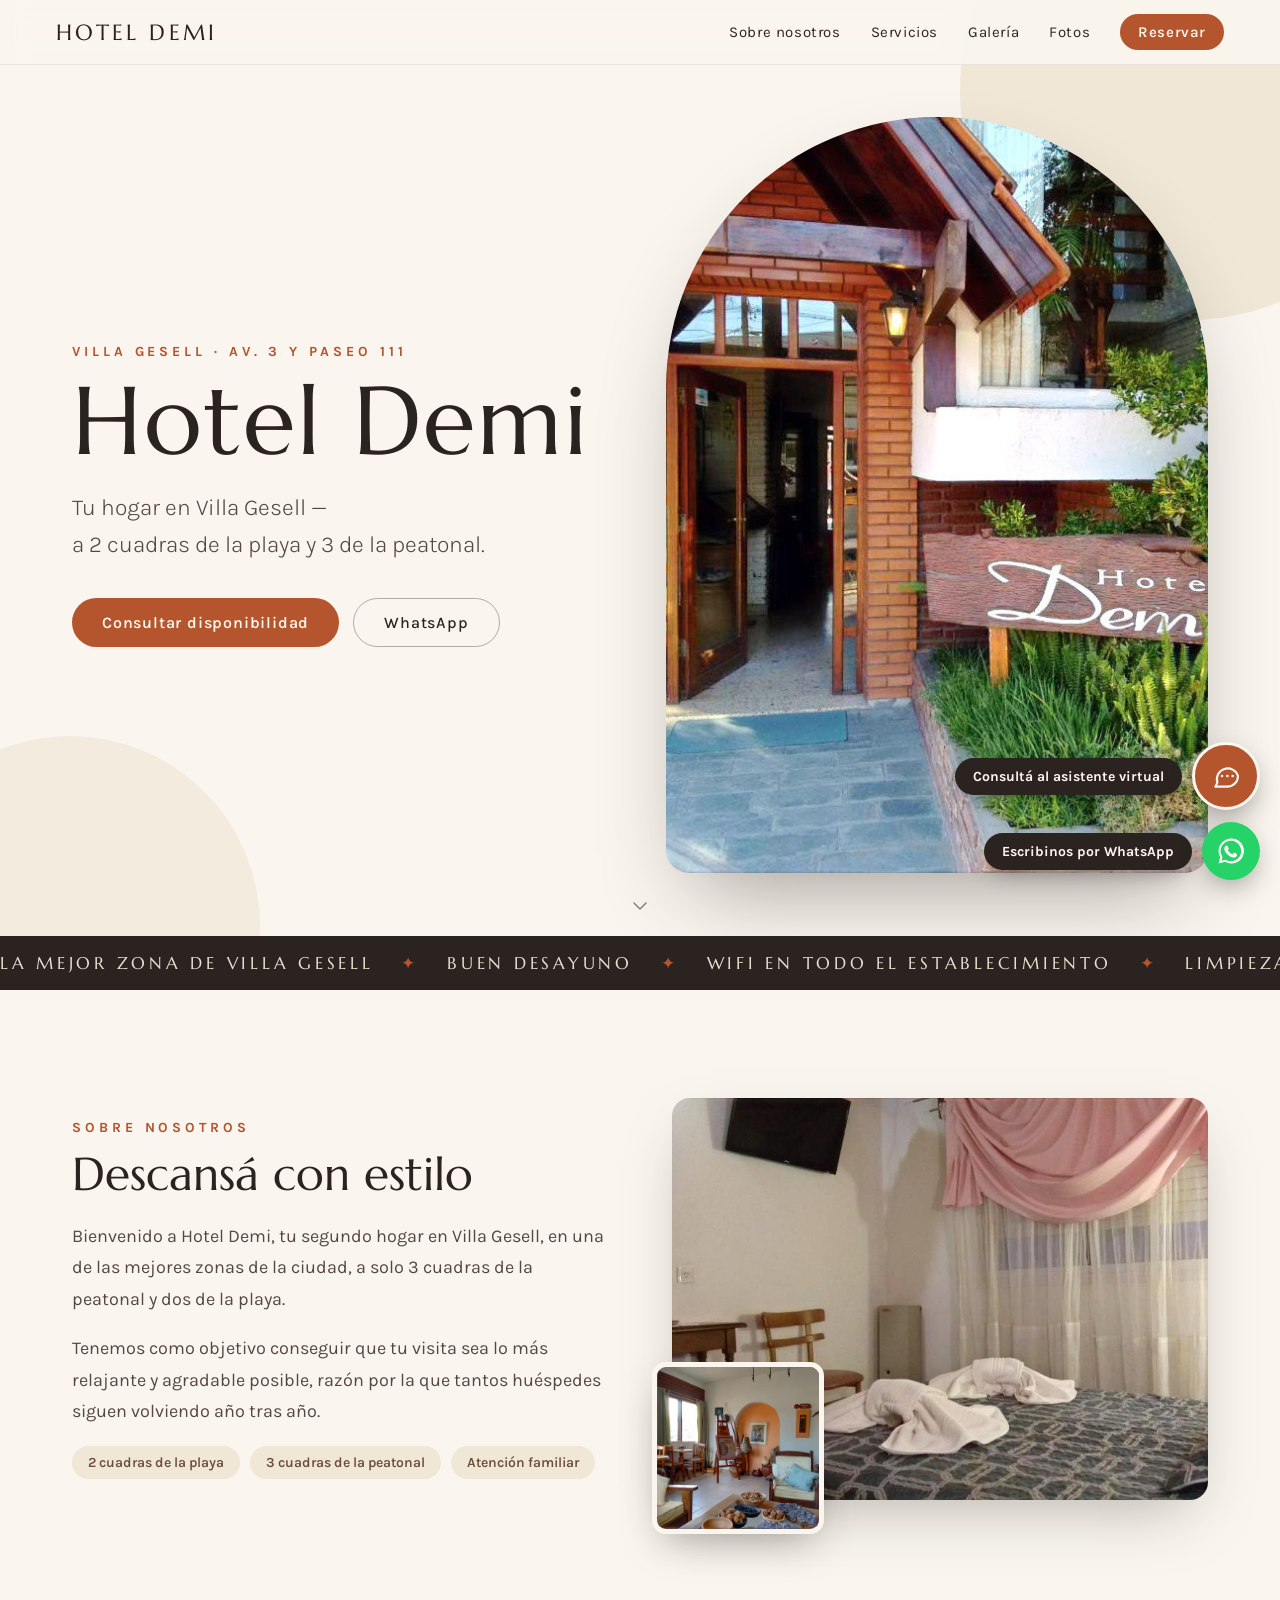
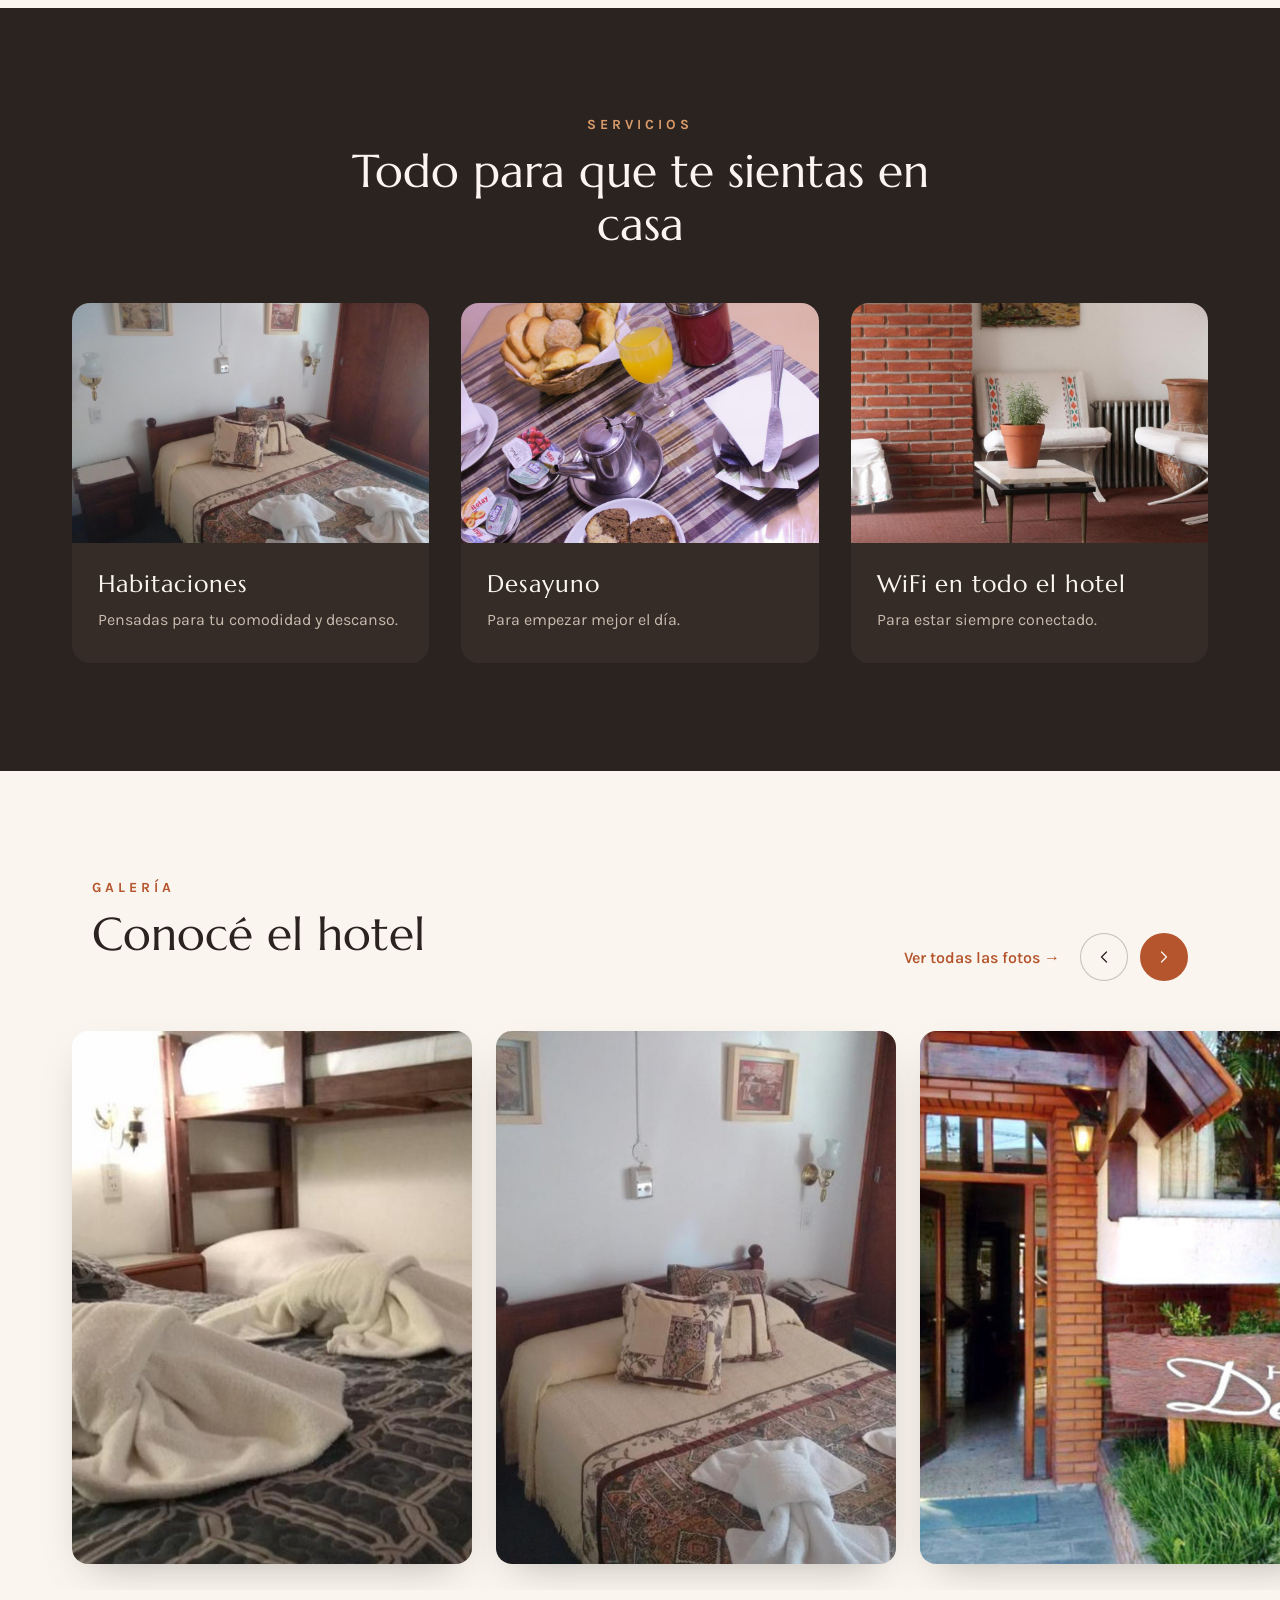
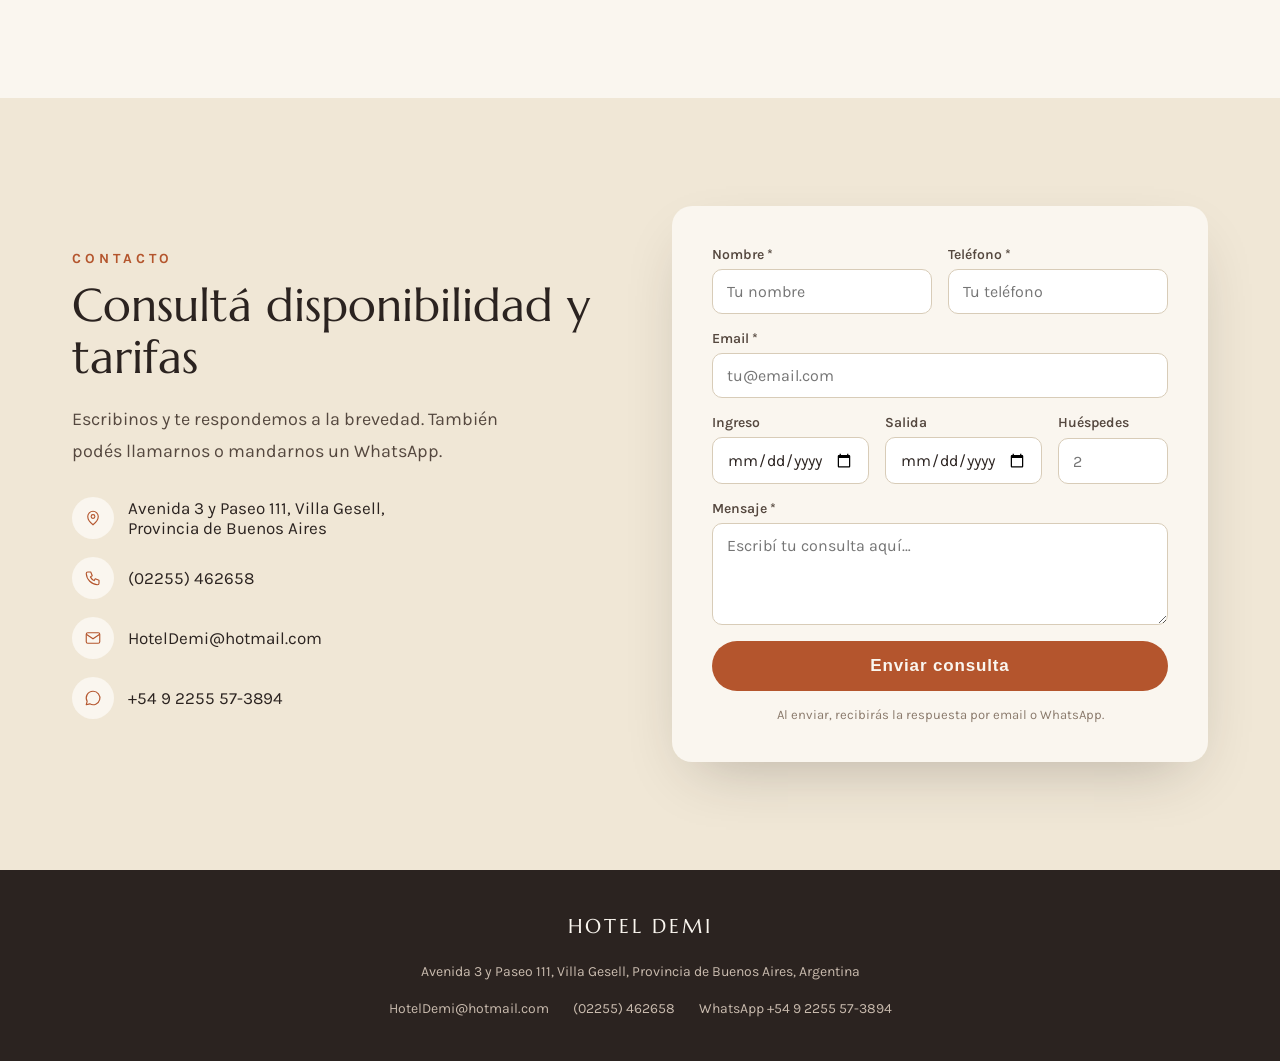
==== index.html @ 61f676c5 "Add files via upload" ====
<!DOCTYPE html>
<html lang="es">
<head>
<meta charset="UTF-8">
<meta name="viewport" content="width=device-width, initial-scale=1.0">
<title>Hotel Demi | Villa Gesell</title>
<meta name="description" content="Hotel Demi, Villa Gesell. A 3 cuadras de la peatonal y 2 de la playa. Consultas y reservas.">
<link rel="preconnect" href="https://fonts.googleapis.com">
<link rel="preconnect" href="https://fonts.gstatic.com" crossorigin>
<link href="https://fonts.googleapis.com/css2?family=Marcellus&family=Karla:ital,wght@0,300;0,400;0,500;0,600;0,700;1,400&display=swap" rel="stylesheet">
<link rel="stylesheet" href="styles.css">
</head>
<body>

<!-- ===== HEADER ===== -->
<header class="header">
  <a href="index.html" class="logo">HOTEL DEMI</a>
  <nav class="nav">
    <a href="#sobre">Sobre nosotros</a>
    <a href="#servicios">Servicios</a>
    <a href="#galeria">Galería</a>
    <a href="fotos.html">Fotos</a>
    <a href="#contacto" class="btn-nav">Reservar</a>
  </nav>
</header>

<!-- ===== HERO ===== -->
<section id="inicio" class="hero">
  <div class="hero-bg-blob hero-bg-blob-1"></div>
  <div class="hero-bg-blob hero-bg-blob-2"></div>
  <div class="hero-grid">
    <div class="hero-text" data-parallax="text">
      <p class="eyebrow reveal">Villa Gesell · Av. 3 y Paseo 111</p>
      <h1 class="reveal">Hotel Demi</h1>
      <p class="hero-sub reveal">Tu hogar en Villa Gesell —<br><span class="nowrap">a 2 cuadras de la playa y 3 de la peatonal.</span></p>
      <div class="hero-actions reveal">
        <a href="#contacto" class="btn-primary">Consultar disponibilidad</a>
        <a href="http://wa.me/5492255573894" target="_blank" rel="noopener" class="btn-outline">WhatsApp</a>
      </div>
    </div>
    <div class="hero-img-wrap" data-parallax="img">
      <div class="hero-img-float">
        <img src="images/hero.jpg" alt="Entrada del Hotel Demi" class="hero-img">
      </div>
    </div>
  </div>
  <div class="scroll-hint">
    <svg width="24" height="24" viewBox="0 0 24 24" fill="none"><path d="M6 9l6 6 6-6" stroke="currentColor" stroke-width="1.5" stroke-linecap="round" stroke-linejoin="round"/></svg>
  </div>
</section>

<!-- ===== CINTA / TRANSICION ===== -->
<div class="ribbon" aria-hidden="true">
  <div class="ribbon-track">
    <span class="ribbon-text">La mejor zona de Villa Gesell <span class="dot">✦</span> Buen desayuno <span class="dot">✦</span> WiFi en todo el establecimiento <span class="dot">✦</span> Limpieza <span class="dot">✦</span> Seguridad <span class="dot">✦</span> Ambiente familiar <span class="dot">✦</span> TV con cable <span class="dot">✦</span> Baño privado <span class="dot">✦</span> Comodidad <span class="dot">✦</span> Atención personal <span class="dot">✦</span></span>
    <span class="ribbon-text">La mejor zona de Villa Gesell <span class="dot">✦</span> Buen desayuno <span class="dot">✦</span> WiFi en todo el establecimiento <span class="dot">✦</span> Limpieza <span class="dot">✦</span> Seguridad <span class="dot">✦</span> Ambiente familiar <span class="dot">✦</span> TV con cable <span class="dot">✦</span> Baño privado <span class="dot">✦</span> Comodidad <span class="dot">✦</span> Atención personal <span class="dot">✦</span></span>
  </div>
</div>

<!-- ===== SOBRE NOSOTROS ===== -->
<section id="sobre" class="section-pad">
  <div class="container two-col">
    <div class="reveal">
      <p class="eyebrow">Sobre nosotros</p>
      <h2 class="h2">Descansá con estilo</h2>
      <p class="p-lead">Bienvenido a Hotel Demi, tu segundo hogar en Villa Gesell, en una de las mejores zonas de la ciudad, a solo 3 cuadras de la peatonal y dos de la playa.</p>
      <p class="p-lead">Tenemos como objetivo conseguir que tu visita sea lo más relajante y agradable posible, razón por la que tantos huéspedes siguen volviendo año tras año.</p>
      <div class="chip-row">
        <span class="chip">2 cuadras de la playa</span>
        <span class="chip">3 cuadras de la peatonal</span>
        <span class="chip">Atención familiar</span>
      </div>
    </div>
    <div class="reveal about-imgs">
      <img src="images/living.jpg" alt="Estar del hotel" class="about-img-main">
      <img src="images/fachada.jpg" alt="Fachada del hotel" class="about-img-small">
    </div>
  </div>
</section>

<!-- ===== SERVICIOS ===== -->
<section id="servicios" class="section-pad section-dark">
  <div class="container">
    <p class="eyebrow center reveal">Servicios</p>
    <h2 class="h2 center reveal" style="max-width:640px;margin-left:auto;margin-right:auto;">Todo para que te sientas en casa</h2>
    <div class="cards-grid">
      <div class="service-card reveal">
        <img src="images/hab2.jpg" alt="Habitación">
        <div class="service-card-body">
          <h3>Habitaciones</h3>
          <p>Pensadas para tu comodidad y descanso.</p>
        </div>
      </div>
      <div class="service-card reveal">
        <img src="images/desayuno.jpg" alt="Desayuno">
        <div class="service-card-body">
          <h3>Desayuno</h3>
          <p>Para empezar mejor el día.</p>
        </div>
      </div>
      <div class="service-card reveal">
        <img src="images/estar.jpg" alt="Sala de estar">
        <div class="service-card-body">
          <h3>WiFi en todo el hotel</h3>
          <p>Para estar siempre conectado.</p>
        </div>
      </div>
    </div>
  </div>
</section>

<!-- ===== GALERIA (carrusel) ===== -->
<section id="galeria" class="section-pad" style="padding-left:0;padding-right:0;overflow:hidden;">
  <div class="container gallery-head">
    <div class="reveal">
      <p class="eyebrow">Galería</p>
      <h2 class="h2">Conocé el hotel</h2>
    </div>
    <div class="gallery-controls">
      <a href="fotos.html" class="link-arrow">Ver todas las fotos →</a>
      <button class="carousel-btn carousel-btn-light" id="carouselPrev" aria-label="Anterior">
        <svg width="20" height="20" viewBox="0 0 24 24" fill="none"><path d="M15 6l-6 6 6 6" stroke="currentColor" stroke-width="1.5" stroke-linecap="round" stroke-linejoin="round"/></svg>
      </button>
      <button class="carousel-btn carousel-btn-solid" id="carouselNext" aria-label="Siguiente">
        <svg width="20" height="20" viewBox="0 0 24 24" fill="none"><path d="M9 6l6 6-6 6" stroke="currentColor" stroke-width="1.5" stroke-linecap="round" stroke-linejoin="round"/></svg>
      </button>
    </div>
  </div>
  <div class="carousel" id="carousel">
    <div class="carousel-item"><img src="images/hab1.jpg" alt="Habitación matrimonial"></div>
    <div class="carousel-item"><img src="images/hab2.jpg" alt="Habitación"></div>
    <div class="carousel-item"><img src="images/g01.jpg" alt="Hotel Demi"></div>
    <div class="carousel-item"><img src="images/g04.jpg" alt="Hotel Demi"></div>
    <div class="carousel-item"><img src="images/estar.jpg" alt="Sala de estar"></div>
    <div class="carousel-item"><img src="images/desayuno.jpg" alt="Desayuno"></div>
    <div class="carousel-item"><img src="images/g05.jpg" alt="Hotel Demi"></div>
    <div class="carousel-item"><img src="images/g07.jpg" alt="Hotel Demi"></div>
    <div class="carousel-item"><img src="images/g10.jpg" alt="Hotel Demi"></div>
    <div class="carousel-item"><img src="images/g11.jpg" alt="Hotel Demi"></div>
  </div>
</section>

<!-- ===== CONTACTO ===== -->
<section id="contacto" class="section-pad section-cream">
  <div class="container two-col">
    <div class="reveal">
      <p class="eyebrow">Contacto</p>
      <h2 class="h2">Consultá disponibilidad y tarifas</h2>
      <p class="p-lead" style="max-width:460px;">Escribinos y te respondemos a la brevedad. También podés llamarnos o mandarnos un WhatsApp.</p>
      <div class="contact-list">
        <div class="contact-item">
          <span class="contact-icon"><svg width="18" height="18" viewBox="0 0 24 24" fill="none"><path d="M12 21s-7-5.5-7-11a7 7 0 1114 0c0 5.5-7 11-7 11z" stroke="currentColor" stroke-width="1.5"/><circle cx="12" cy="10" r="2.5" stroke="currentColor" stroke-width="1.5"/></svg></span>
          <span>Avenida 3 y Paseo 111, Villa Gesell,<br>Provincia de Buenos Aires</span>
        </div>
        <div class="contact-item">
          <span class="contact-icon"><svg width="18" height="18" viewBox="0 0 24 24" fill="none"><path d="M5 4h4l2 5-2.5 1.5a12 12 0 005 5L15 13l5 2v4a2 2 0 01-2 2A16 16 0 013 6a2 2 0 012-2z" stroke="currentColor" stroke-width="1.5" stroke-linejoin="round"/></svg></span>
          <a href="tel:+542255462658">(02255) 462658</a>
        </div>
        <div class="contact-item">
          <span class="contact-icon"><svg width="18" height="18" viewBox="0 0 24 24" fill="none"><rect x="3" y="5" width="18" height="14" rx="2" stroke="currentColor" stroke-width="1.5"/><path d="M3 7l9 6 9-6" stroke="currentColor" stroke-width="1.5"/></svg></span>
          <a href="mailto:HotelDemi@hotmail.com">HotelDemi@hotmail.com</a>
        </div>
        <div class="contact-item">
          <span class="contact-icon"><svg width="18" height="18" viewBox="0 0 24 24" fill="none"><path d="M12 3a9 9 0 00-7.8 13.5L3 21l4.7-1.2A9 9 0 1012 3z" stroke="currentColor" stroke-width="1.5" stroke-linejoin="round"/></svg></span>
          <a href="http://wa.me/5492255573894" target="_blank" rel="noopener">+54 9 2255 57-3894</a>
        </div>
      </div>
    </div>
    <form class="contact-form reveal" action="https://formspree.io/f/TU_ID_DE_FORMULARIO" method="POST">
      <div class="form-row">
        <label>Nombre *
          <input name="nombre" type="text" required placeholder="Tu nombre">
        </label>
        <label>Teléfono *
          <input name="telefono" type="tel" required placeholder="Tu teléfono">
        </label>
      </div>
      <label>Email *
        <input name="email" type="email" required placeholder="tu@email.com">
      </label>
      <div class="form-row form-row-3">
        <label class="grow">Ingreso
          <input name="ingreso" type="date">
        </label>
        <label class="grow">Salida
          <input name="salida" type="date">
        </label>
        <label class="small">Huéspedes
          <input name="huespedes" type="number" min="1" placeholder="2">
        </label>
      </div>
      <label>Mensaje *
        <textarea name="mensaje" required rows="4" placeholder="Escribí tu consulta aquí…"></textarea>
      </label>
      <button type="submit" class="btn-primary btn-block">Enviar consulta</button>
      <p class="form-note">Al enviar, recibirás la respuesta por email o WhatsApp.</p>
    </form>
  </div>
</section>

<!-- ===== FOOTER ===== -->
<footer class="footer">
  <p class="footer-logo">HOTEL DEMI</p>
  <p class="footer-addr">Avenida 3 y Paseo 111, Villa Gesell, Provincia de Buenos Aires, Argentina</p>
  <div class="footer-links">
    <a href="mailto:HotelDemi@hotmail.com">HotelDemi@hotmail.com</a>
    <a href="tel:+542255462658">(02255) 462658</a>
    <a href="http://wa.me/5492255573894" target="_blank" rel="noopener">WhatsApp +54 9 2255 57-3894</a>
  </div>
</footer>

<!-- ===== CHATBOT ===== -->
<div class="chat-panel" id="chatPanel" hidden>
  <div class="chat-panel-head">
    <span>Asistente Hotel Demi</span>
    <button id="chatClose" aria-label="Cerrar chat">✕</button>
  </div>
  <iframe src="https://hotel-chatbot-six.vercel.app/" title="Chat de consultas"></iframe>
</div>
<div class="fab fab-chat">
  <span class="fab-label fab-label-dark">Consultá al asistente virtual</span>
  <button id="chatToggle" aria-label="Chat de consultas" class="fab-btn fab-btn-chat">
    <svg width="32" height="32" viewBox="0 0 24 24" fill="none"><path d="M21 12a8 8 0 01-8 8H4l1.5-3A8 8 0 1121 12z" stroke="currentColor" stroke-width="1.6" stroke-linejoin="round"/><circle cx="9" cy="12" r="1" fill="currentColor"/><circle cx="13" cy="12" r="1" fill="currentColor"/><circle cx="17" cy="12" r="1" fill="currentColor"/></svg>
  </button>
</div>
<div class="fab fab-whatsapp">
  <span class="fab-label fab-label-dark">Escribinos por WhatsApp</span>
  <a href="http://wa.me/5492255573894" target="_blank" rel="noopener" aria-label="WhatsApp" class="fab-btn fab-btn-whatsapp">
    <svg width="30" height="30" viewBox="0 0 24 24" fill="#FFFFFF"><path d="M12 2a10 10 0 00-8.7 14.9L2 22l5.3-1.4A10 10 0 1012 2zm0 18.2a8.2 8.2 0 01-4.2-1.1l-.3-.2-3.1.8.8-3-.2-.3A8.2 8.2 0 1112 20.2zm4.5-6.1c-.2-.1-1.5-.7-1.7-.8-.2-.1-.4-.1-.6.1-.2.2-.6.8-.8 1-.1.2-.3.2-.5.1a6.7 6.7 0 01-3.3-2.9c-.3-.4.2-.4.5-1.2.1-.2 0-.4 0-.5l-.8-1.8c-.2-.5-.4-.4-.6-.4h-.5c-.2 0-.5.1-.7.3-.2.3-.9.9-.9 2.1s.9 2.5 1 2.6c.1.2 1.8 2.7 4.3 3.8 1.6.7 2.2.7 3 .6.5-.1 1.5-.6 1.7-1.2.2-.6.2-1.1.1-1.2 0-.1-.2-.2-.4-.3z"/></svg>
  </a>
</div>

<script src="script.js"></script>
</body>
</html>
---- styles.css ----
/* ===== Reset & base ===== */
* { box-sizing: border-box; }
html { scroll-behavior: smooth; }
body {
  margin: 0;
  background: #FAF6EF;
  color: #2B2320;
  font-family: 'Karla', sans-serif;
  -webkit-font-smoothing: antialiased;
}
img { max-width: 100%; }
a { text-decoration: none; }
::selection { background: #B4552D; color: #FAF6EF; }

@keyframes fadeUp { from { opacity: 0; transform: translateY(26px); } to { opacity: 1; transform: translateY(0); } }
@keyframes floatY { 0%, 100% { transform: translateY(0); } 50% { transform: translateY(-12px); } }
@keyframes marquee { from { transform: translateX(0); } to { transform: translateX(-50%); } }
@keyframes bounceDown { 0%, 100% { transform: translateY(0); } 50% { transform: translateY(8px); } }
@keyframes pulseRing {
  0% { box-shadow: 0 10px 28px -6px rgba(0,0,0,0.4), 0 0 0 0 rgba(180,85,45,0.55); }
  70% { box-shadow: 0 10px 28px -6px rgba(0,0,0,0.4), 0 0 0 16px rgba(180,85,45,0); }
  100% { box-shadow: 0 10px 28px -6px rgba(0,0,0,0.4), 0 0 0 0 rgba(180,85,45,0); }
}

.container { max-width: 1240px; margin: 0 auto; }
.section-pad { padding: clamp(72px, 12vh, 130px) clamp(16px, 6vw, 72px); }
.section-dark { background: #2B2320; }
.section-cream { background: #F0E7D6; }

.eyebrow {
  margin: 0 0 12px;
  color: #B4552D;
  font-size: 14px;
  font-weight: 700;
  letter-spacing: 0.28em;
  text-transform: uppercase;
}
.eyebrow.center { text-align: center; }
.h2 {
  margin: 0 0 20px;
  font-family: 'Marcellus', serif;
  font-weight: 400;
  font-size: clamp(32px, 4vw, 46px);
  line-height: 1.15;
  color: #2B2320;
}
.h2.center { text-align: center; }
.section-dark .h2, .section-dark .eyebrow:not(.center) { color: #FAF6EF; }
.section-dark .eyebrow { color: #D89B6A; }
.p-lead { margin: 0 0 18px; font-size: 18px; line-height: 1.75; color: #55483F; }

/* Reveal on scroll */
.reveal { opacity: 0; transform: translateY(28px); transition: opacity 0.8s ease, transform 0.8s ease; }
.reveal.in-view { opacity: 1; transform: translateY(0); }

/* ===== Header ===== */
.header {
  position: fixed; top: 0; left: 0; right: 0; z-index: 50;
  display: flex; align-items: center; justify-content: space-between;
  flex-wrap: wrap; gap: 8px 24px;
  padding: 14px clamp(16px, 5vw, 56px);
  background: rgba(250,246,239,0.88);
  backdrop-filter: blur(12px); -webkit-backdrop-filter: blur(12px);
  border-bottom: 1px solid rgba(43,35,32,0.08);
}
.logo { font-family: 'Marcellus', serif; font-size: 22px; letter-spacing: 0.14em; color: #2B2320; }
.nav { display: flex; align-items: center; flex-wrap: wrap; gap: clamp(14px, 2.5vw, 30px); }
.nav a { color: #2B2320; font-size: 15px; letter-spacing: 0.04em; transition: color 0.2s; }
.nav a:hover { color: #B4552D; }
.btn-nav {
  color: #FAF6EF !important; background: #B4552D;
  font-size: 14px; font-weight: 600; letter-spacing: 0.06em;
  padding: 9px 18px; border-radius: 999px; transition: background 0.25s;
}
.btn-nav:hover { background: #8F3F1F; }

/* ===== Hero ===== */
.hero {
  position: relative; min-height: 100svh; box-sizing: border-box;
  overflow: hidden; display: flex; align-items: center; background: #FAF6EF;
  padding: clamp(96px, 13vh, 150px) clamp(16px, 6vw, 72px) clamp(40px, 7vh, 72px);
}
.hero-bg-blob { position: absolute; border-radius: 999px; }
.hero-bg-blob-1 { top: -140px; right: -140px; width: 460px; height: 460px; background: #F0E7D6; }
.hero-bg-blob-2 { bottom: -180px; left: -120px; width: 380px; height: 380px; background: #F3ECDE; }
.hero-grid {
  position: relative; width: 100%; max-width: 1360px; margin: 0 auto;
  display: grid; grid-template-columns: repeat(auto-fit, minmax(min(100%, 400px), 1fr));
  gap: clamp(32px, 4vw, 64px); align-items: center;
}
.hero-text { will-change: transform, opacity; }
.eyebrow.hero-eyebrow { font-size: clamp(13px, 1.3vw, 15px); }
.hero-text h1 {
  margin: 0; font-family: 'Marcellus', serif; font-weight: 400; color: #2B2320;
  font-size: clamp(48px, 7.5vw, 96px); line-height: 1.02; letter-spacing: 0.02em;
}
.hero-sub { margin: 20px 0 0; color: #55483F; font-size: clamp(18px, 2vw, 23px); font-weight: 300; line-height: 1.6; }
.nowrap { white-space: nowrap; }
.hero-actions { display: flex; flex-wrap: wrap; gap: 14px; margin-top: 34px; }
.btn-primary {
  display: inline-block; background: #B4552D; color: #FAF6EF;
  font-size: 16px; font-weight: 600; letter-spacing: 0.05em;
  padding: 15px 30px; border-radius: 999px; transition: background 0.25s, transform 0.25s; border: none; cursor: pointer;
}
.btn-primary:hover { background: #8F3F1F; transform: translateY(-2px); }
.btn-outline {
  display: inline-block; background: transparent; border: 1px solid rgba(43,35,32,0.35); color: #2B2320;
  font-size: 16px; font-weight: 500; letter-spacing: 0.05em; padding: 14px 30px; border-radius: 999px;
  transition: background 0.25s, border-color 0.25s;
}
.btn-outline:hover { background: #F0E7D6; border-color: #B4552D; }
.hero-img-wrap { position: relative; will-change: transform; }
.hero-img-float { animation: floatY 8s ease-in-out infinite; }
.hero-img {
  width: 100%; height: clamp(480px, 84vh, 860px); object-fit: cover; display: block;
  border-radius: clamp(140px, 22vw, 300px) clamp(140px, 22vw, 300px) 24px 24px;
  box-shadow: 0 40px 90px -30px rgba(43,35,32,0.45);
}
.scroll-hint {
  position: absolute; bottom: 14px; left: 50%; margin-left: -12px;
  color: rgba(43,35,32,0.55); animation: bounceDown 2s ease-in-out infinite;
}

/* ===== Ribbon ===== */
.ribbon { background: #2B2320; overflow: hidden; padding: 16px 0; }
.ribbon-track { display: flex; width: max-content; animation: marquee 30s linear infinite; }
.ribbon-text {
  display: flex; align-items: center; gap: 28px; padding-right: 28px;
  font-family: 'Marcellus', serif; font-size: 17px; letter-spacing: 0.22em;
  text-transform: uppercase; color: #E8DFCE; white-space: nowrap;
}
.ribbon-text .dot { color: #B4552D; }

/* ===== About ===== */
.two-col { display: grid; grid-template-columns: repeat(auto-fit, minmax(min(100%, 420px), 1fr)); gap: clamp(32px, 5vw, 72px); align-items: center; }
.chip-row { display: flex; flex-wrap: wrap; gap: 10px; }
.chip { display: inline-block; background: #F0E7D6; color: #6B4F3A; font-size: 14px; font-weight: 600; padding: 8px 16px; border-radius: 999px; }
.about-imgs { position: relative; }
.about-img-main { width: 100%; aspect-ratio: 4/3; object-fit: cover; border-radius: 18px; box-shadow: 0 24px 60px -20px rgba(43,35,32,0.35); display: block; }
.about-img-small {
  position: absolute; bottom: -34px; left: -20px; width: clamp(120px, 32%, 200px); aspect-ratio: 1;
  object-fit: cover; border-radius: 14px; border: 5px solid #FAF6EF; box-shadow: 0 16px 40px -12px rgba(43,35,32,0.4);
}

/* ===== Services ===== */
.cards-grid { display: grid; grid-template-columns: repeat(auto-fit, minmax(min(100%, 300px), 1fr)); gap: clamp(20px, 3vw, 32px); margin-top: 52px; }
.service-card { background: #362C27; border-radius: 18px; overflow: hidden; transition: transform 0.35s ease; }
.service-card:hover { transform: translateY(-6px); }
.service-card img { width: 100%; height: 240px; object-fit: cover; display: block; transition: transform 0.6s ease; }
.service-card:hover img { transform: scale(1.06); }
.service-card-body { padding: 26px 26px 30px; }
.service-card-body h3 { margin: 0 0 8px; font-family: 'Marcellus', serif; font-weight: 400; font-size: 24px; color: #FAF6EF; letter-spacing: 0.04em; }
.service-card-body p { margin: 0; font-size: 16px; line-height: 1.65; color: #C9BBAE; }

/* ===== Gallery / carousel ===== */
.gallery-head {
  display: flex; flex-wrap: wrap; align-items: flex-end; justify-content: space-between; gap: 16px;
  padding: 0 clamp(16px, 6vw, 72px); margin-bottom: 40px; box-sizing: border-box;
}
.gallery-controls { display: flex; align-items: center; gap: 12px; }
.link-arrow { color: #B4552D; font-size: 16px; font-weight: 600; margin-right: 8px; transition: color 0.2s; }
.link-arrow:hover { color: #8F3F1F; }
.carousel-btn {
  width: 48px; height: 48px; border-radius: 999px; cursor: pointer;
  display: grid; place-items: center; transition: background 0.2s; border: none;
}
.carousel-btn-light { border: 1px solid rgba(43,35,32,0.25); background: #FAF6EF; color: #2B2320; }
.carousel-btn-light:hover { background: #F0E7D6; }
.carousel-btn-solid { background: #B4552D; color: #FAF6EF; }
.carousel-btn-solid:hover { background: #8F3F1F; }
.carousel {
  display: flex; gap: clamp(14px, 2vw, 24px); overflow-x: auto; scroll-snap-type: x mandatory;
  padding: 10px clamp(16px, 6vw, 72px) 26px; scrollbar-width: none; -webkit-overflow-scrolling: touch;
}
.carousel::-webkit-scrollbar { display: none; }
.carousel-item {
  flex: 0 0 auto; width: clamp(240px, 32vw, 400px); scroll-snap-align: center;
  border-radius: 16px; overflow: hidden; box-shadow: 0 16px 40px -18px rgba(43,35,32,0.35);
}
.carousel-item img { width: 100%; aspect-ratio: 3/4; object-fit: cover; display: block; transition: transform 0.6s ease; }
.carousel-item:hover img { transform: scale(1.05); }

/* ===== Contact ===== */
.contact-list { display: grid; gap: 18px; font-size: 17px; color: #2B2320; margin-top: 30px; }
.contact-item { display: flex; align-items: center; gap: 14px; }
.contact-item a { color: #2B2320; transition: color 0.2s; }
.contact-item a:hover { color: #B4552D; }
.contact-icon {
  width: 42px; height: 42px; border-radius: 999px; background: #FAF6EF;
  display: grid; place-items: center; color: #B4552D; flex-shrink: 0;
}
.contact-form {
  background: #FAF6EF; border-radius: 20px; padding: clamp(24px, 4vw, 40px);
  box-shadow: 0 24px 60px -24px rgba(43,35,32,0.3); display: grid; gap: 16px;
}
.contact-form label { display: grid; gap: 6px; font-size: 14px; font-weight: 600; color: #55483F; }
.contact-form input, .contact-form textarea {
  box-sizing: border-box; width: 100%; min-width: 0; font-family: 'Karla', sans-serif; font-size: 16px;
  padding: 12px 14px; border: 1px solid #D8CCB8; border-radius: 10px; background: #FFFFFF; color: #2B2320; outline: none;
}
.contact-form input:focus, .contact-form textarea:focus { border-color: #B4552D; }
.contact-form textarea { resize: vertical; }
.form-row { display: flex; flex-wrap: wrap; gap: 16px; }
.form-row label { flex: 1 1 180px; min-width: 0; }
.form-row-3 label.grow { flex: 1 1 150px; }
.form-row-3 label.small { flex: 0 1 110px; min-width: 84px; }
.btn-block { width: 100%; font-size: 17px; padding: 15px 24px; }
.form-note { margin: 0; font-size: 13px; color: #8A7A6C; text-align: center; }

/* ===== Footer ===== */
.footer {
  background: #2B2320; color: #C9BBAE; padding: 44px clamp(16px, 6vw, 72px);
  display: flex; flex-direction: column; align-items: center; text-align: center; gap: 16px;
  box-sizing: border-box;
}
.footer-logo { margin: 0 0 6px; font-family: 'Marcellus', serif; font-size: 20px; letter-spacing: 0.14em; color: #FAF6EF; }
.footer-addr { margin: 0; font-size: 14px; line-height: 1.6; }
.footer-links { display: flex; flex-wrap: wrap; justify-content: center; gap: 4px 24px; font-size: 14px; }
.footer-links a { color: #C9BBAE; transition: color 0.2s; }
.footer-links a:hover { color: #FAF6EF; }

/* ===== Floating buttons ===== */
.fab { position: fixed; right: 20px; z-index: 60; display: flex; align-items: center; gap: 10px; }
.fab-chat { bottom: 90px; }
.fab-whatsapp { bottom: 20px; }
.fab-label { font-family: 'Karla', sans-serif; font-size: 14px; font-weight: 700; padding: 10px 18px; border-radius: 999px; white-space: nowrap; }
.fab-label-dark { background: #2B2320; color: #FAF6EF; box-shadow: 0 8px 22px -6px rgba(0,0,0,0.35); }
.fab-btn { border: none; cursor: pointer; display: grid; place-items: center; flex-shrink: 0; transition: transform 0.25s, background 0.25s; }
.fab-btn-chat {
  width: 68px; height: 68px; border-radius: 999px; border: 3px solid #FAF6EF; background: #B4552D; color: #FAF6EF;
  animation: pulseRing 2.4s ease-out infinite; box-shadow: 0 10px 28px -6px rgba(0,0,0,0.4);
}
.fab-btn-chat:hover { transform: scale(1.08); background: #8F3F1F; }
.fab-btn-whatsapp { width: 58px; height: 58px; border-radius: 999px; background: #25D366; box-shadow: 0 10px 28px -6px rgba(0,0,0,0.4); }
.fab-btn-whatsapp:hover { transform: scale(1.08); }

/* ===== Chat panel ===== */
.chat-panel {
  position: fixed; right: clamp(8px, 2vw, 20px); bottom: 158px; z-index: 70;
  width: min(480px, calc(100vw - 24px)); height: min(680px, calc(100vh - 180px));
  border-radius: 20px; overflow: hidden; background: #FAF6EF;
  box-shadow: 0 30px 80px -20px rgba(0,0,0,0.5); border: 1px solid rgba(43,35,32,0.12);
  animation: fadeUp 0.35s ease-out both; display: flex; flex-direction: column;
}
.chat-panel[hidden] { display: none; }
.chat-panel-head { display: flex; align-items: center; justify-content: space-between; gap: 12px; padding: 12px 16px; background: #2B2320; }
.chat-panel-head span { font-family: 'Marcellus', serif; font-size: 16px; letter-spacing: 0.1em; color: #FAF6EF; }
.chat-panel-head button {
  width: 32px; height: 32px; border-radius: 999px; border: none; background: rgba(250,246,239,0.12);
  color: #FAF6EF; cursor: pointer; font-size: 15px; display: grid; place-items: center; transition: background 0.2s;
}
.chat-panel-head button:hover { background: rgba(250,246,239,0.28); }
.chat-panel iframe { flex: 1; width: 100%; border: none; background: #FFFFFF; }
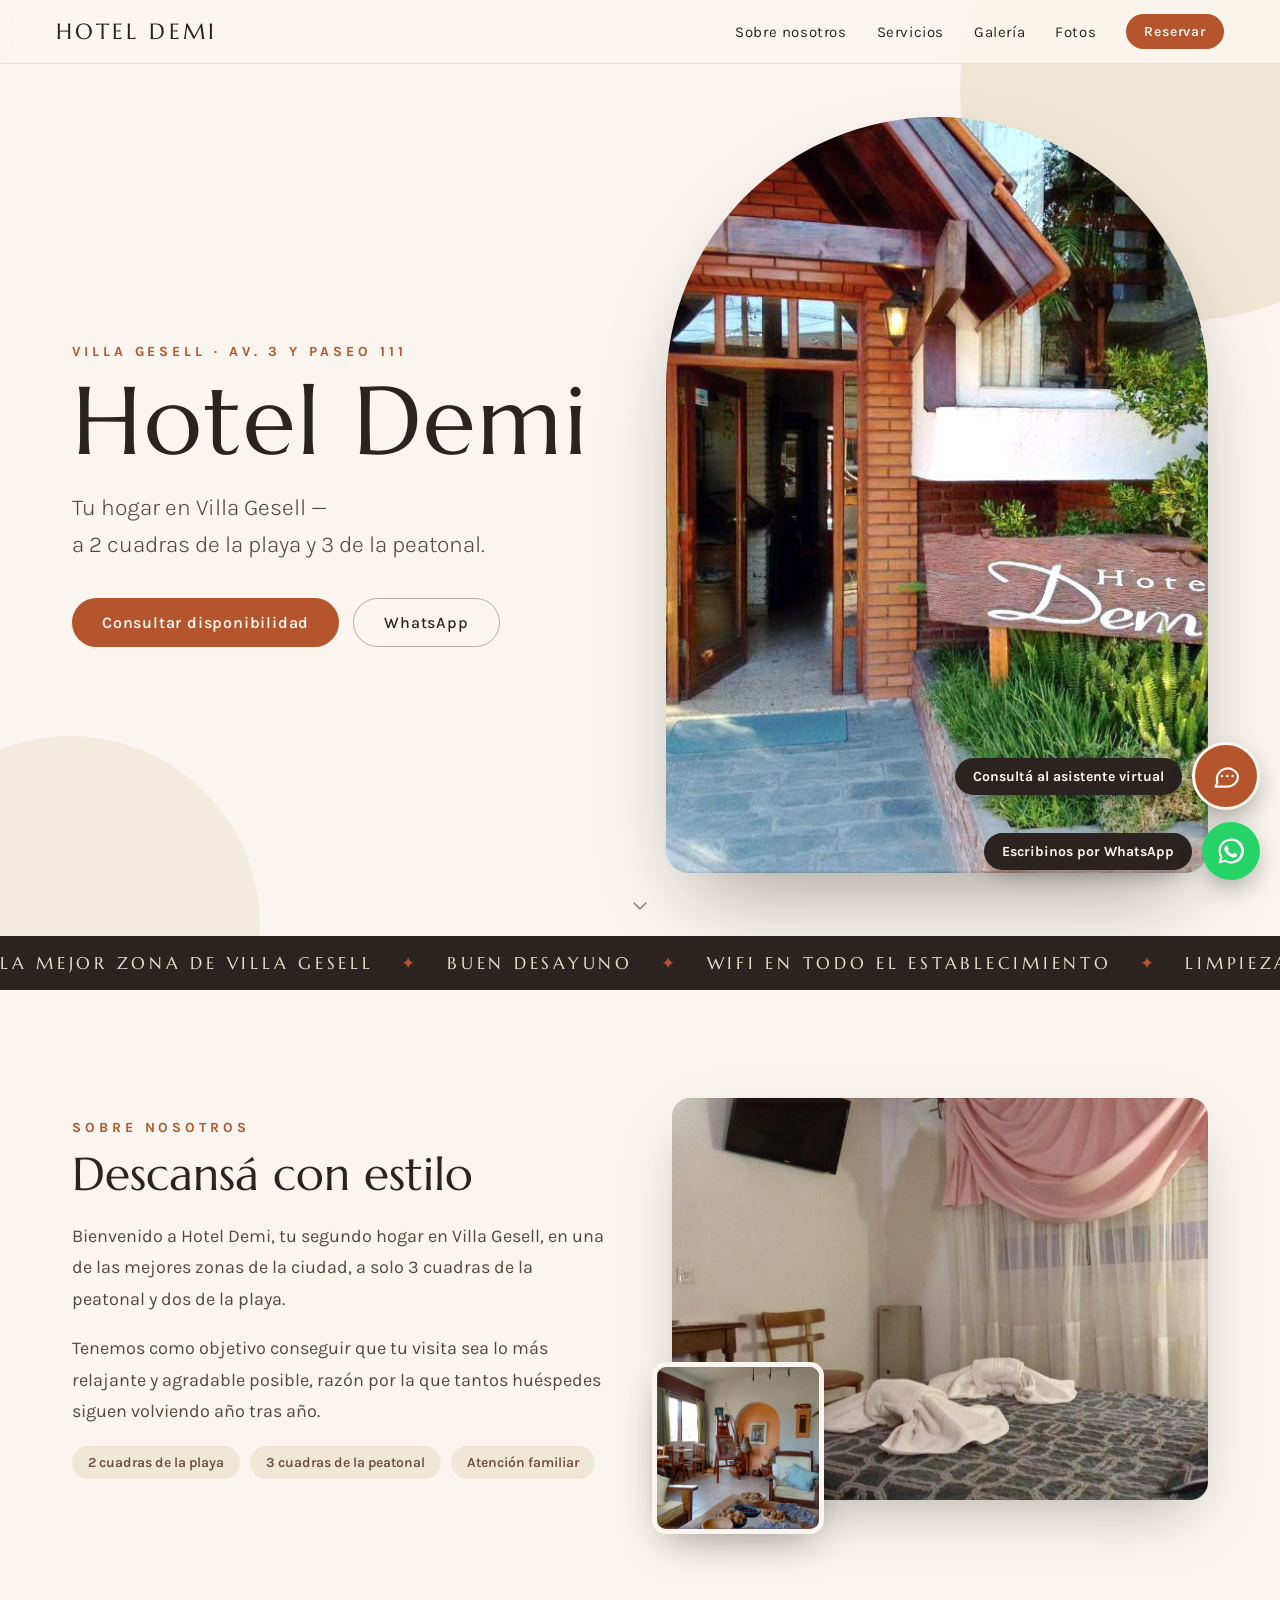
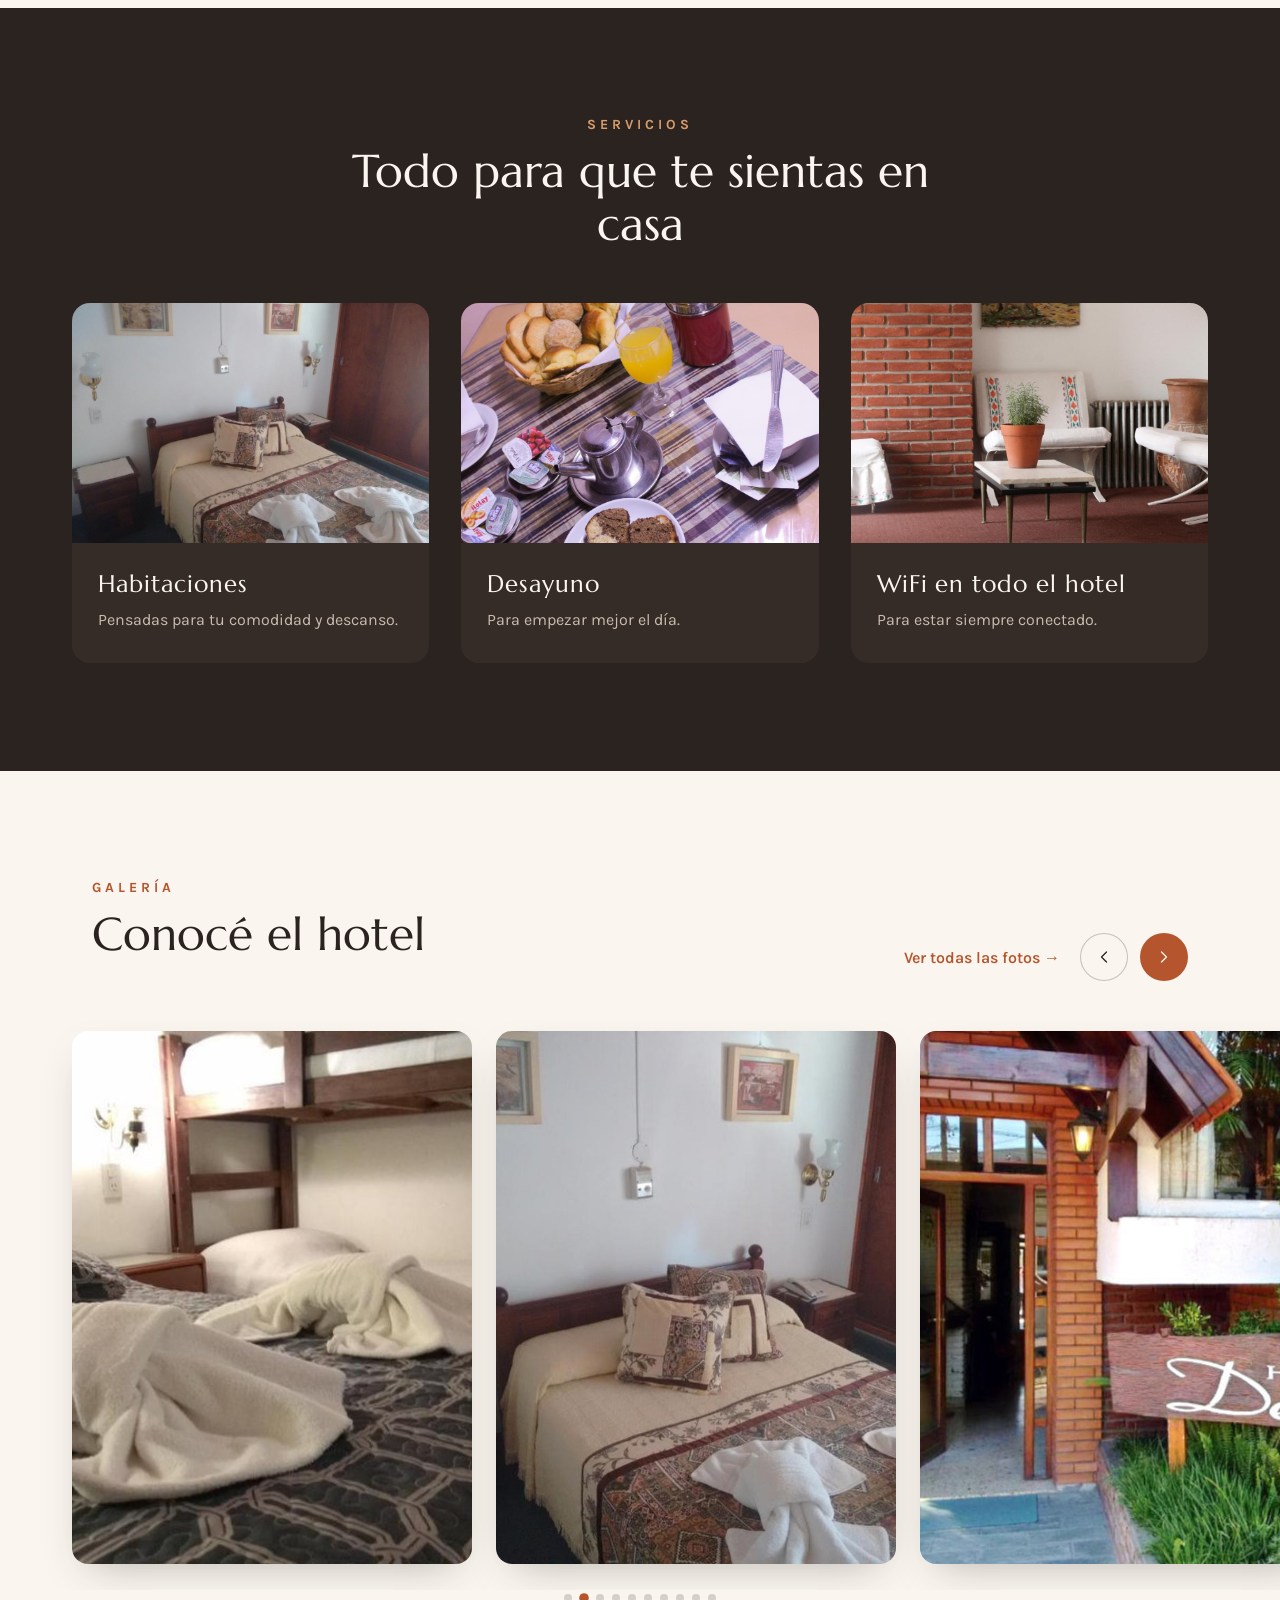
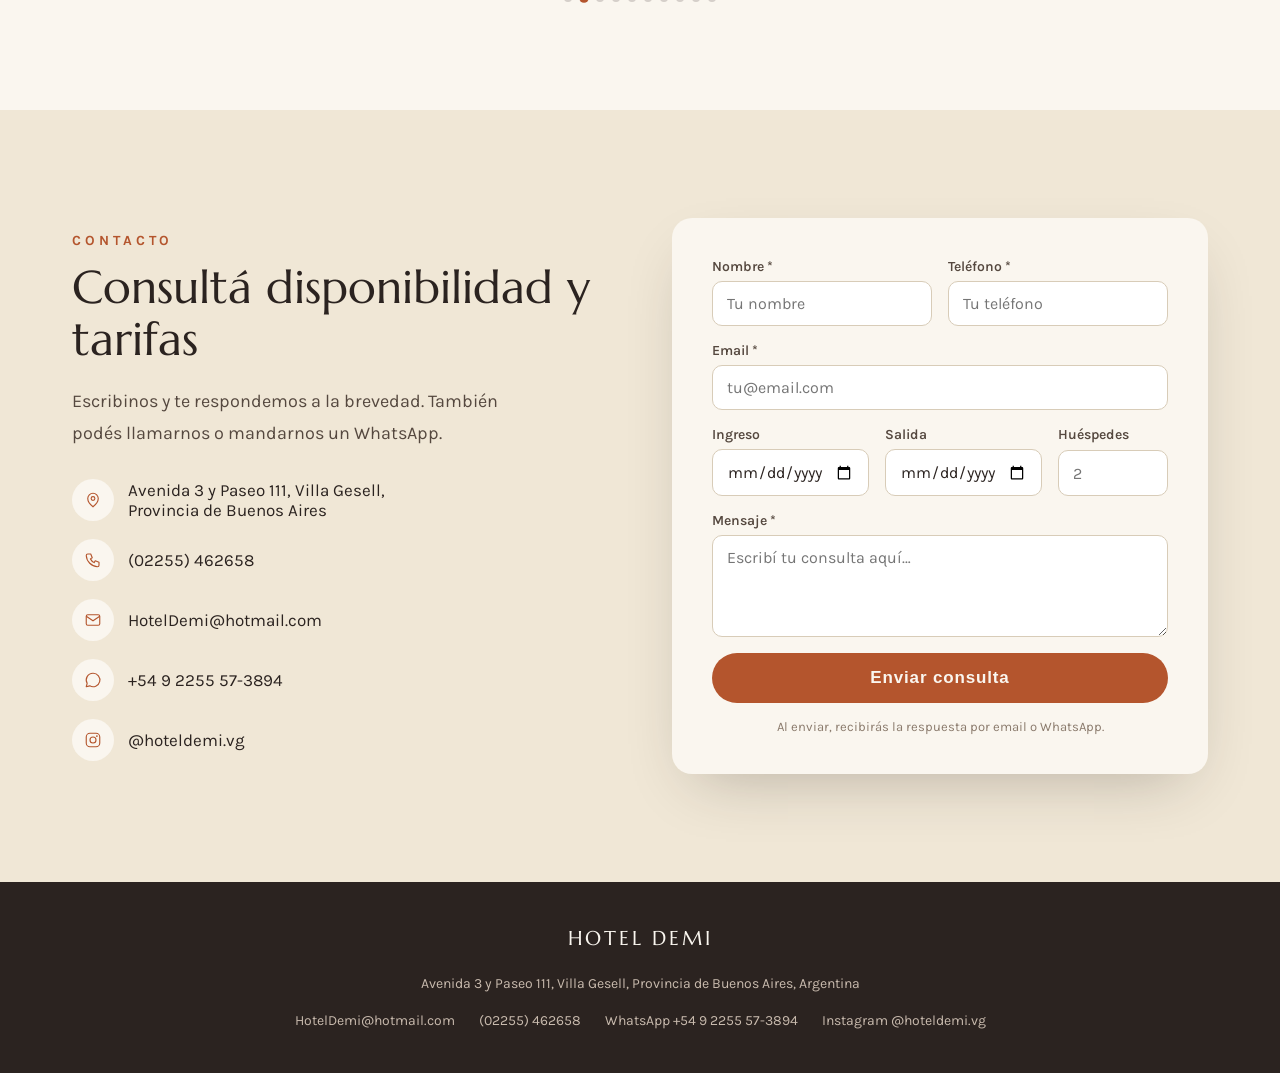
==== commit 82adfafa: "Add files via upload" ====
--- a/index.html
+++ b/index.html
@@ -5,6 +5,31 @@
 <meta name="viewport" content="width=device-width, initial-scale=1.0">
 <title>Hotel Demi | Villa Gesell</title>
 <meta name="description" content="Hotel Demi, Villa Gesell. A 3 cuadras de la peatonal y 2 de la playa. Consultas y reservas.">
+<meta name="theme-color" content="#FAF6EF">
+<!-- Al pasar al dominio final, actualizar las URLs absolutas de og:url y og:image -->
+<meta property="og:type" content="website">
+<meta property="og:title" content="Hotel Demi | Villa Gesell">
+<meta property="og:description" content="Tu hogar en Villa Gesell — a 2 cuadras de la playa y 3 de la peatonal. Consultas y reservas.">
+<meta property="og:url" content="https://sergiogreppi-ops.github.io/">
+<meta property="og:image" content="https://sergiogreppi-ops.github.io/images/hero.jpg">
+<meta property="og:locale" content="es_AR">
+<script type="application/ld+json">
+{
+  "@context": "https://schema.org",
+  "@type": "Hotel",
+  "name": "Hotel Demi",
+  "description": "Hotel familiar en Villa Gesell, a 2 cuadras de la playa y 3 de la peatonal.",
+  "address": {
+    "@type": "PostalAddress",
+    "streetAddress": "Avenida 3 y Paseo 111",
+    "addressLocality": "Villa Gesell",
+    "addressRegion": "Provincia de Buenos Aires",
+    "addressCountry": "AR"
+  },
+  "telephone": "+542255462658",
+  "email": "HotelDemi@hotmail.com"
+}
+</script>
 <link rel="preconnect" href="https://fonts.googleapis.com">
 <link rel="preconnect" href="https://fonts.gstatic.com" crossorigin>
 <link href="https://fonts.googleapis.com/css2?family=Marcellus&family=Karla:ital,wght@0,300;0,400;0,500;0,600;0,700;1,400&display=swap" rel="stylesheet">
@@ -15,13 +40,18 @@
 <!-- ===== HEADER ===== -->
 <header class="header">
   <a href="index.html" class="logo">HOTEL DEMI</a>
-  <nav class="nav">
-    <a href="#sobre">Sobre nosotros</a>
-    <a href="#servicios">Servicios</a>
-    <a href="#galeria">Galería</a>
-    <a href="fotos.html">Fotos</a>
+  <div class="header-right">
+    <nav class="nav" id="siteNav">
+      <a href="#sobre">Sobre nosotros</a>
+      <a href="#servicios">Servicios</a>
+      <a href="#galeria">Galería</a>
+      <a href="fotos.html">Fotos</a>
+    </nav>
     <a href="#contacto" class="btn-nav">Reservar</a>
-  </nav>
+    <button class="nav-toggle" id="navToggle" aria-label="Abrir menú" aria-expanded="false" aria-controls="siteNav">
+      <svg width="22" height="22" viewBox="0 0 24 24" fill="none"><path class="nt-bars" d="M4 7h16M4 12h16M4 17h16" stroke="currentColor" stroke-width="1.6" stroke-linecap="round"/><path class="nt-x" d="M6 6l12 12M18 6L6 18" stroke="currentColor" stroke-width="1.6" stroke-linecap="round"/></svg>
+    </button>
+  </div>
 </header>
 
 <!-- ===== HERO ===== -->
@@ -35,7 +65,7 @@
       <p class="hero-sub reveal">Tu hogar en Villa Gesell —<br><span class="nowrap">a 2 cuadras de la playa y 3 de la peatonal.</span></p>
       <div class="hero-actions reveal">
         <a href="#contacto" class="btn-primary">Consultar disponibilidad</a>
-        <a href="http://wa.me/5492255573894" target="_blank" rel="noopener" class="btn-outline">WhatsApp</a>
+        <a href="https://wa.me/5492255573894" target="_blank" rel="noopener" class="btn-outline">WhatsApp</a>
       </div>
     </div>
     <div class="hero-img-wrap" data-parallax="img">
@@ -72,8 +102,8 @@
       </div>
     </div>
     <div class="reveal about-imgs">
-      <img src="images/living.jpg" alt="Estar del hotel" class="about-img-main">
-      <img src="images/fachada.jpg" alt="Fachada del hotel" class="about-img-small">
+      <img loading="lazy" src="images/living.jpg" alt="Estar del hotel" class="about-img-main">
+      <img loading="lazy" src="images/fachada.jpg" alt="Fachada del hotel" class="about-img-small">
     </div>
   </div>
 </section>
@@ -85,21 +115,21 @@
     <h2 class="h2 center reveal" style="max-width:640px;margin-left:auto;margin-right:auto;">Todo para que te sientas en casa</h2>
     <div class="cards-grid">
       <div class="service-card reveal">
-        <img src="images/hab2.jpg" alt="Habitación">
+        <img loading="lazy" src="images/hab2.jpg" alt="Habitación">
         <div class="service-card-body">
           <h3>Habitaciones</h3>
           <p>Pensadas para tu comodidad y descanso.</p>
         </div>
       </div>
       <div class="service-card reveal">
-        <img src="images/desayuno.jpg" alt="Desayuno">
+        <img loading="lazy" src="images/desayuno.jpg" alt="Desayuno">
         <div class="service-card-body">
           <h3>Desayuno</h3>
           <p>Para empezar mejor el día.</p>
         </div>
       </div>
       <div class="service-card reveal">
-        <img src="images/estar.jpg" alt="Sala de estar">
+        <img loading="lazy" src="images/estar.jpg" alt="Sala de estar">
         <div class="service-card-body">
           <h3>WiFi en todo el hotel</h3>
           <p>Para estar siempre conectado.</p>
@@ -127,17 +157,18 @@
     </div>
   </div>
   <div class="carousel" id="carousel">
-    <div class="carousel-item"><img src="images/hab1.jpg" alt="Habitación matrimonial"></div>
-    <div class="carousel-item"><img src="images/hab2.jpg" alt="Habitación"></div>
-    <div class="carousel-item"><img src="images/g01.jpg" alt="Hotel Demi"></div>
-    <div class="carousel-item"><img src="images/g04.jpg" alt="Hotel Demi"></div>
-    <div class="carousel-item"><img src="images/estar.jpg" alt="Sala de estar"></div>
-    <div class="carousel-item"><img src="images/desayuno.jpg" alt="Desayuno"></div>
-    <div class="carousel-item"><img src="images/g05.jpg" alt="Hotel Demi"></div>
-    <div class="carousel-item"><img src="images/g07.jpg" alt="Hotel Demi"></div>
-    <div class="carousel-item"><img src="images/g10.jpg" alt="Hotel Demi"></div>
-    <div class="carousel-item"><img src="images/g11.jpg" alt="Hotel Demi"></div>
-  </div>
+    <div class="carousel-item"><img loading="lazy" src="images/hab1.jpg" alt="Habitación matrimonial"></div>
+    <div class="carousel-item"><img loading="lazy" src="images/hab2.jpg" alt="Habitación"></div>
+    <div class="carousel-item"><img loading="lazy" src="images/g01.jpg" alt="Hotel Demi"></div>
+    <div class="carousel-item"><img loading="lazy" src="images/g04.jpg" alt="Hotel Demi"></div>
+    <div class="carousel-item"><img loading="lazy" src="images/estar.jpg" alt="Sala de estar"></div>
+    <div class="carousel-item"><img loading="lazy" src="images/desayuno.jpg" alt="Desayuno"></div>
+    <div class="carousel-item"><img loading="lazy" src="images/g05.jpg" alt="Hotel Demi"></div>
+    <div class="carousel-item"><img loading="lazy" src="images/g07.jpg" alt="Hotel Demi"></div>
+    <div class="carousel-item"><img loading="lazy" src="images/g10.jpg" alt="Hotel Demi"></div>
+    <div class="carousel-item"><img loading="lazy" src="images/g11.jpg" alt="Hotel Demi"></div>
+  </div>
+  <div class="carousel-dots" id="carouselDots" aria-hidden="true"></div>
 </section>
 
 <!-- ===== CONTACTO ===== -->
@@ -162,7 +193,11 @@
         </div>
         <div class="contact-item">
           <span class="contact-icon"><svg width="18" height="18" viewBox="0 0 24 24" fill="none"><path d="M12 3a9 9 0 00-7.8 13.5L3 21l4.7-1.2A9 9 0 1012 3z" stroke="currentColor" stroke-width="1.5" stroke-linejoin="round"/></svg></span>
-          <a href="http://wa.me/5492255573894" target="_blank" rel="noopener">+54 9 2255 57-3894</a>
+          <a href="https://wa.me/5492255573894" target="_blank" rel="noopener">+54 9 2255 57-3894</a>
+        </div>
+        <div class="contact-item">
+          <span class="contact-icon"><svg width="18" height="18" viewBox="0 0 24 24" fill="none"><rect x="3" y="3" width="18" height="18" rx="5" stroke="currentColor" stroke-width="1.5"/><circle cx="12" cy="12" r="4" stroke="currentColor" stroke-width="1.5"/><circle cx="17.2" cy="6.8" r="1.2" fill="currentColor"/></svg></span>
+          <a href="https://www.instagram.com/hoteldemi.vg/" target="_blank" rel="noopener">@hoteldemi.vg</a>
         </div>
       </div>
     </div>
@@ -205,7 +240,8 @@
   <div class="footer-links">
     <a href="mailto:HotelDemi@hotmail.com">HotelDemi@hotmail.com</a>
     <a href="tel:+542255462658">(02255) 462658</a>
-    <a href="http://wa.me/5492255573894" target="_blank" rel="noopener">WhatsApp +54 9 2255 57-3894</a>
+    <a href="https://wa.me/5492255573894" target="_blank" rel="noopener">WhatsApp +54 9 2255 57-3894</a>
+    <a href="https://www.instagram.com/hoteldemi.vg/" target="_blank" rel="noopener">Instagram @hoteldemi.vg</a>
   </div>
 </footer>
 
@@ -225,7 +261,7 @@
 </div>
 <div class="fab fab-whatsapp">
   <span class="fab-label fab-label-dark">Escribinos por WhatsApp</span>
-  <a href="http://wa.me/5492255573894" target="_blank" rel="noopener" aria-label="WhatsApp" class="fab-btn fab-btn-whatsapp">
+  <a href="https://wa.me/5492255573894" target="_blank" rel="noopener" aria-label="WhatsApp" class="fab-btn fab-btn-whatsapp">
     <svg width="30" height="30" viewBox="0 0 24 24" fill="#FFFFFF"><path d="M12 2a10 10 0 00-8.7 14.9L2 22l5.3-1.4A10 10 0 1012 2zm0 18.2a8.2 8.2 0 01-4.2-1.1l-.3-.2-3.1.8.8-3-.2-.3A8.2 8.2 0 1112 20.2zm4.5-6.1c-.2-.1-1.5-.7-1.7-.8-.2-.1-.4-.1-.6.1-.2.2-.6.8-.8 1-.1.2-.3.2-.5.1a6.7 6.7 0 01-3.3-2.9c-.3-.4.2-.4.5-1.2.1-.2 0-.4 0-.5l-.8-1.8c-.2-.5-.4-.4-.6-.4h-.5c-.2 0-.5.1-.7.3-.2.3-.9.9-.9 2.1s.9 2.5 1 2.6c.1.2 1.8 2.7 4.3 3.8 1.6.7 2.2.7 3 .6.5-.1 1.5-.6 1.7-1.2.2-.6.2-1.1.1-1.2 0-.1-.2-.2-.4-.3z"/></svg>
   </a>
 </div>
--- a/styles.css
+++ b/styles.css
@@ -49,9 +49,18 @@
 .section-dark .eyebrow { color: #D89B6A; }
 .p-lead { margin: 0 0 18px; font-size: 18px; line-height: 1.75; color: #55483F; }
 
-/* Reveal on scroll */
+/* Reveal on scroll (solo se oculta si JS cargó: html.js) */
 .reveal { opacity: 0; transform: translateY(28px); transition: opacity 0.8s ease, transform 0.8s ease; }
 .reveal.in-view { opacity: 1; transform: translateY(0); }
+html:not(.js) .reveal { opacity: 1; transform: none; }
+@media (prefers-reduced-motion: reduce) {
+  .reveal { opacity: 1; transform: none; transition: none; }
+  .ribbon-track { animation: none; }
+  .hero-img-float { animation: none; }
+  .scroll-hint { animation: none; }
+  .fab-btn-chat { animation: none; }
+  html { scroll-behavior: auto; }
+}
 
 /* ===== Header ===== */
 .header {
@@ -64,6 +73,11 @@
   border-bottom: 1px solid rgba(43,35,32,0.08);
 }
 .logo { font-family: 'Marcellus', serif; font-size: 22px; letter-spacing: 0.14em; color: #2B2320; }
+.header-right { display: flex; align-items: center; gap: clamp(14px, 2.5vw, 30px); }
+.nav-toggle { display: none; width: 44px; height: 44px; border: none; border-radius: 10px; background: transparent; color: #2B2320; cursor: pointer; place-items: center; }
+.nav-toggle .nt-x { display: none; }
+body.nav-open .nav-toggle .nt-x { display: block; }
+body.nav-open .nav-toggle .nt-bars { display: none; }
 .nav { display: flex; align-items: center; flex-wrap: wrap; gap: clamp(14px, 2.5vw, 30px); }
 .nav a { color: #2B2320; font-size: 15px; letter-spacing: 0.04em; transition: color 0.2s; }
 .nav a:hover { color: #B4552D; }
@@ -158,7 +172,7 @@
   padding: 0 clamp(16px, 6vw, 72px); margin-bottom: 40px; box-sizing: border-box;
 }
 .gallery-controls { display: flex; align-items: center; gap: 12px; }
-.link-arrow { color: #B4552D; font-size: 16px; font-weight: 600; margin-right: 8px; transition: color 0.2s; }
+.link-arrow { color: #B4552D; font-size: 16px; font-weight: 600; margin-right: 8px; padding: 12px 0; display: inline-block; transition: color 0.2s; }
 .link-arrow:hover { color: #8F3F1F; }
 .carousel-btn {
   width: 48px; height: 48px; border-radius: 999px; cursor: pointer;
@@ -179,11 +193,14 @@
 }
 .carousel-item img { width: 100%; aspect-ratio: 3/4; object-fit: cover; display: block; transition: transform 0.6s ease; }
 .carousel-item:hover img { transform: scale(1.05); }
+.carousel-dots { display: flex; justify-content: center; gap: 8px; padding: 4px clamp(16px, 6vw, 72px) 0; }
+.carousel-dots span { width: 8px; height: 8px; border-radius: 999px; background: rgba(43,35,32,0.18); transition: background 0.25s, transform 0.25s; }
+.carousel-dots span.active { background: #B4552D; transform: scale(1.2); }
 
 /* ===== Contact ===== */
 .contact-list { display: grid; gap: 18px; font-size: 17px; color: #2B2320; margin-top: 30px; }
 .contact-item { display: flex; align-items: center; gap: 14px; }
-.contact-item a { color: #2B2320; transition: color 0.2s; }
+.contact-item a { color: #2B2320; padding: 10px 0; display: inline-block; transition: color 0.2s; }
 .contact-item a:hover { color: #B4552D; }
 .contact-icon {
   width: 42px; height: 42px; border-radius: 999px; background: #FAF6EF;
@@ -242,6 +259,14 @@
   box-shadow: 0 30px 80px -20px rgba(0,0,0,0.5); border: 1px solid rgba(43,35,32,0.12);
   animation: fadeUp 0.35s ease-out both; display: flex; flex-direction: column;
 }
+/* En móvil el chat abre a pantalla completa: el teclado queda siempre pegado al input */
+@media (max-width: 719px) {
+  .chat-panel {
+    inset: 0; width: 100%; height: 100dvh; border-radius: 0; border: none;
+    animation: none;
+  }
+  body.chat-open { overflow: hidden; }
+}
 .chat-panel[hidden] { display: none; }
 .chat-panel-head { display: flex; align-items: center; justify-content: space-between; gap: 12px; padding: 12px 16px; background: #2B2320; }
 .chat-panel-head span { font-family: 'Marcellus', serif; font-size: 16px; letter-spacing: 0.1em; color: #FAF6EF; }
@@ -251,3 +276,44 @@
 }
 .chat-panel-head button:hover { background: rgba(250,246,239,0.28); }
 .chat-panel iframe { flex: 1; width: 100%; border: none; background: #FFFFFF; }
+
+/* ===== Móvil ===== */
+@media (max-width: 719px) {
+  /* Header compacto con menú hamburguesa */
+  .header { flex-wrap: nowrap; padding: 10px 16px; gap: 10px; }
+  .header-right { gap: 4px; }
+  .nav-toggle { display: grid; }
+  .btn-nav { padding: 12px 18px; }
+  .nav {
+    position: absolute; top: 100%; left: 0; right: 0;
+    display: none; flex-direction: column; align-items: stretch; gap: 0;
+    background: rgba(250,246,239,0.98); backdrop-filter: blur(12px); -webkit-backdrop-filter: blur(12px);
+    border-bottom: 1px solid rgba(43,35,32,0.1);
+    padding: 8px 8px 12px;
+    box-shadow: 0 24px 40px -24px rgba(43,35,32,0.35);
+  }
+  body.nav-open .nav { display: flex; }
+  .nav a { padding: 13px 16px; font-size: 16px; border-radius: 10px; }
+  .nav a:active { background: #F0E7D6; }
+
+  /* Hero compacto: la foto no empuja el contenido pantalla y media */
+  .hero { min-height: auto; padding-top: 92px; }
+  .hero-img { height: min(45vh, 420px); border-radius: clamp(100px, 26vw, 150px) clamp(100px, 26vw, 150px) 20px 20px; }
+  .scroll-hint { display: none; }
+
+  /* Botones flotantes: solo los círculos, sin etiquetas permanentes */
+  .fab-label { display: none; }
+  .fab { right: 16px; }
+  .fab-chat { bottom: 84px; }
+  .fab-whatsapp { bottom: 16px; }
+  .fab-btn-chat { width: 58px; height: 58px; }
+  .fab-btn-whatsapp { width: 52px; height: 52px; }
+
+  /* Foto flotante de "Sobre nosotros" dentro del borde */
+  .about-img-small { left: 12px; bottom: -24px; }
+  .about-imgs { margin-bottom: 24px; }
+
+  /* Targets táctiles del footer */
+  .footer-links { gap: 4px 24px; }
+  .footer-links a { display: inline-block; padding: 10px 4px; }
+}
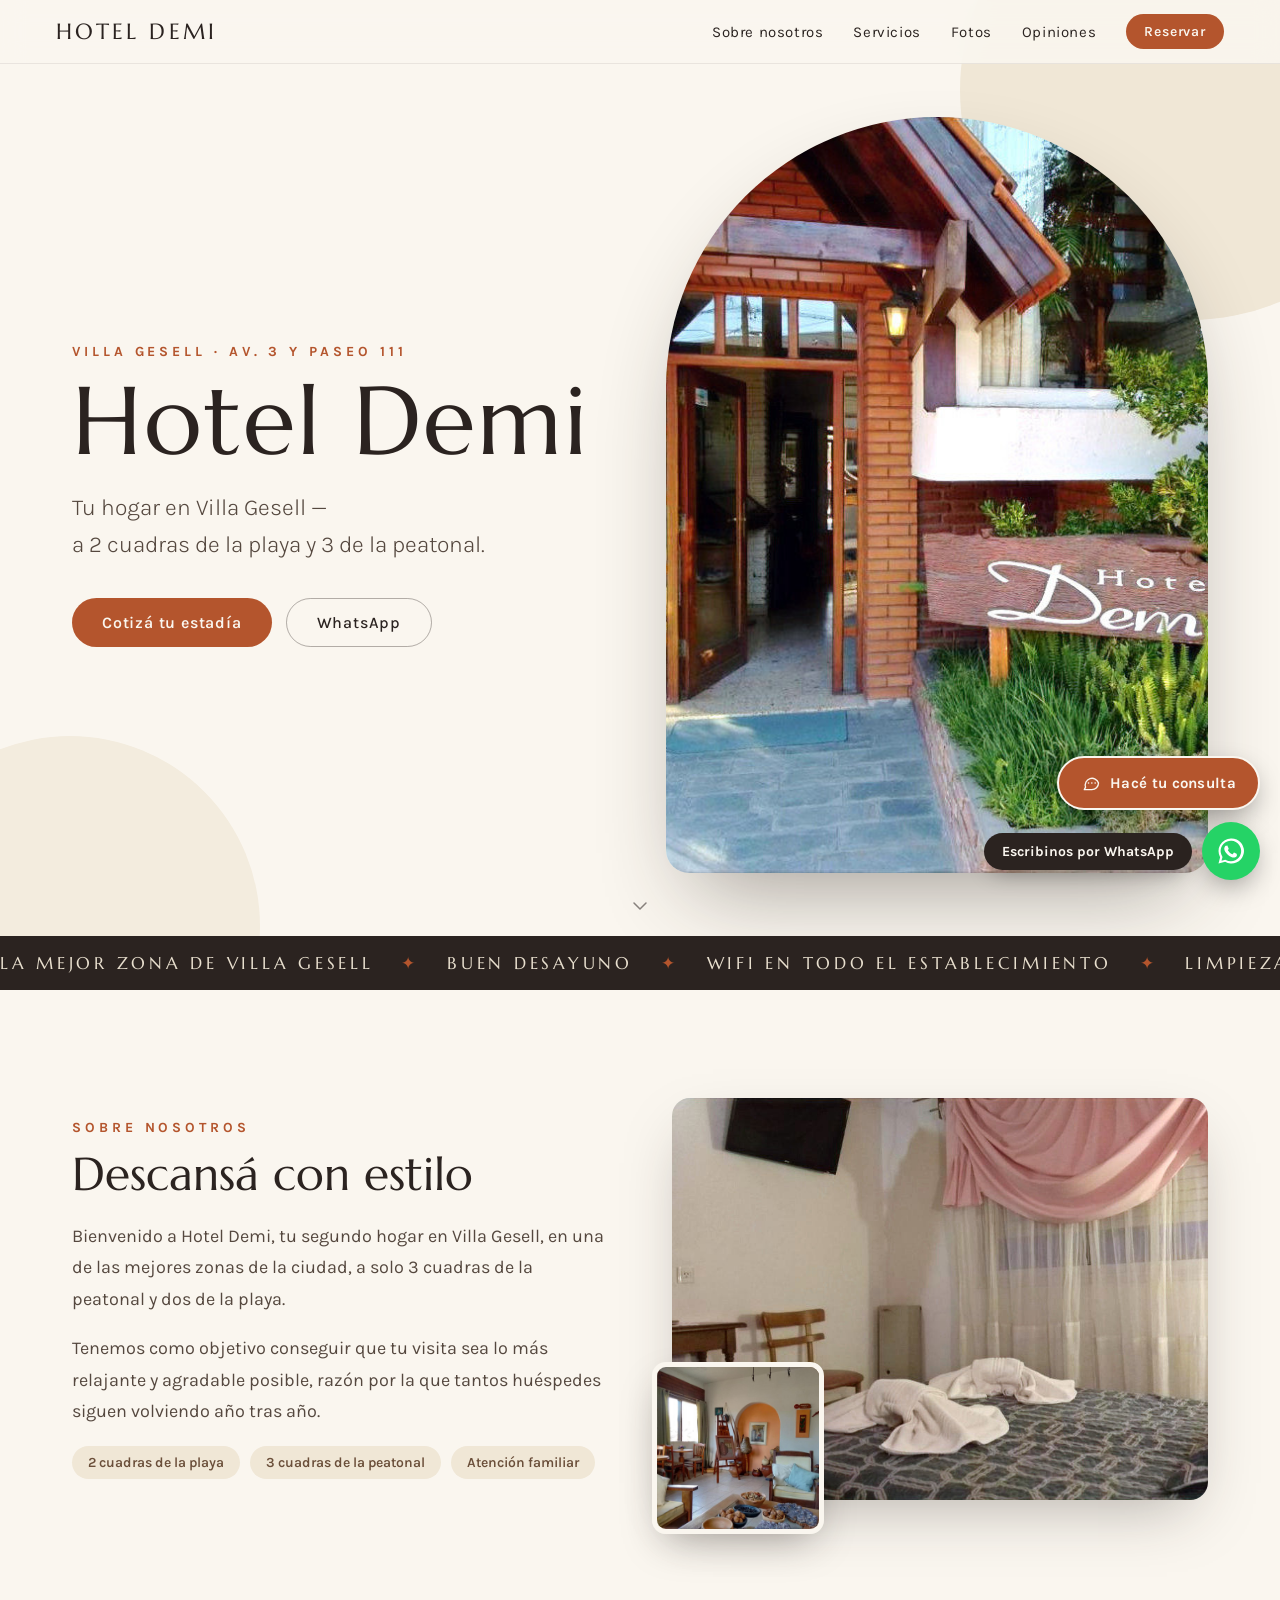
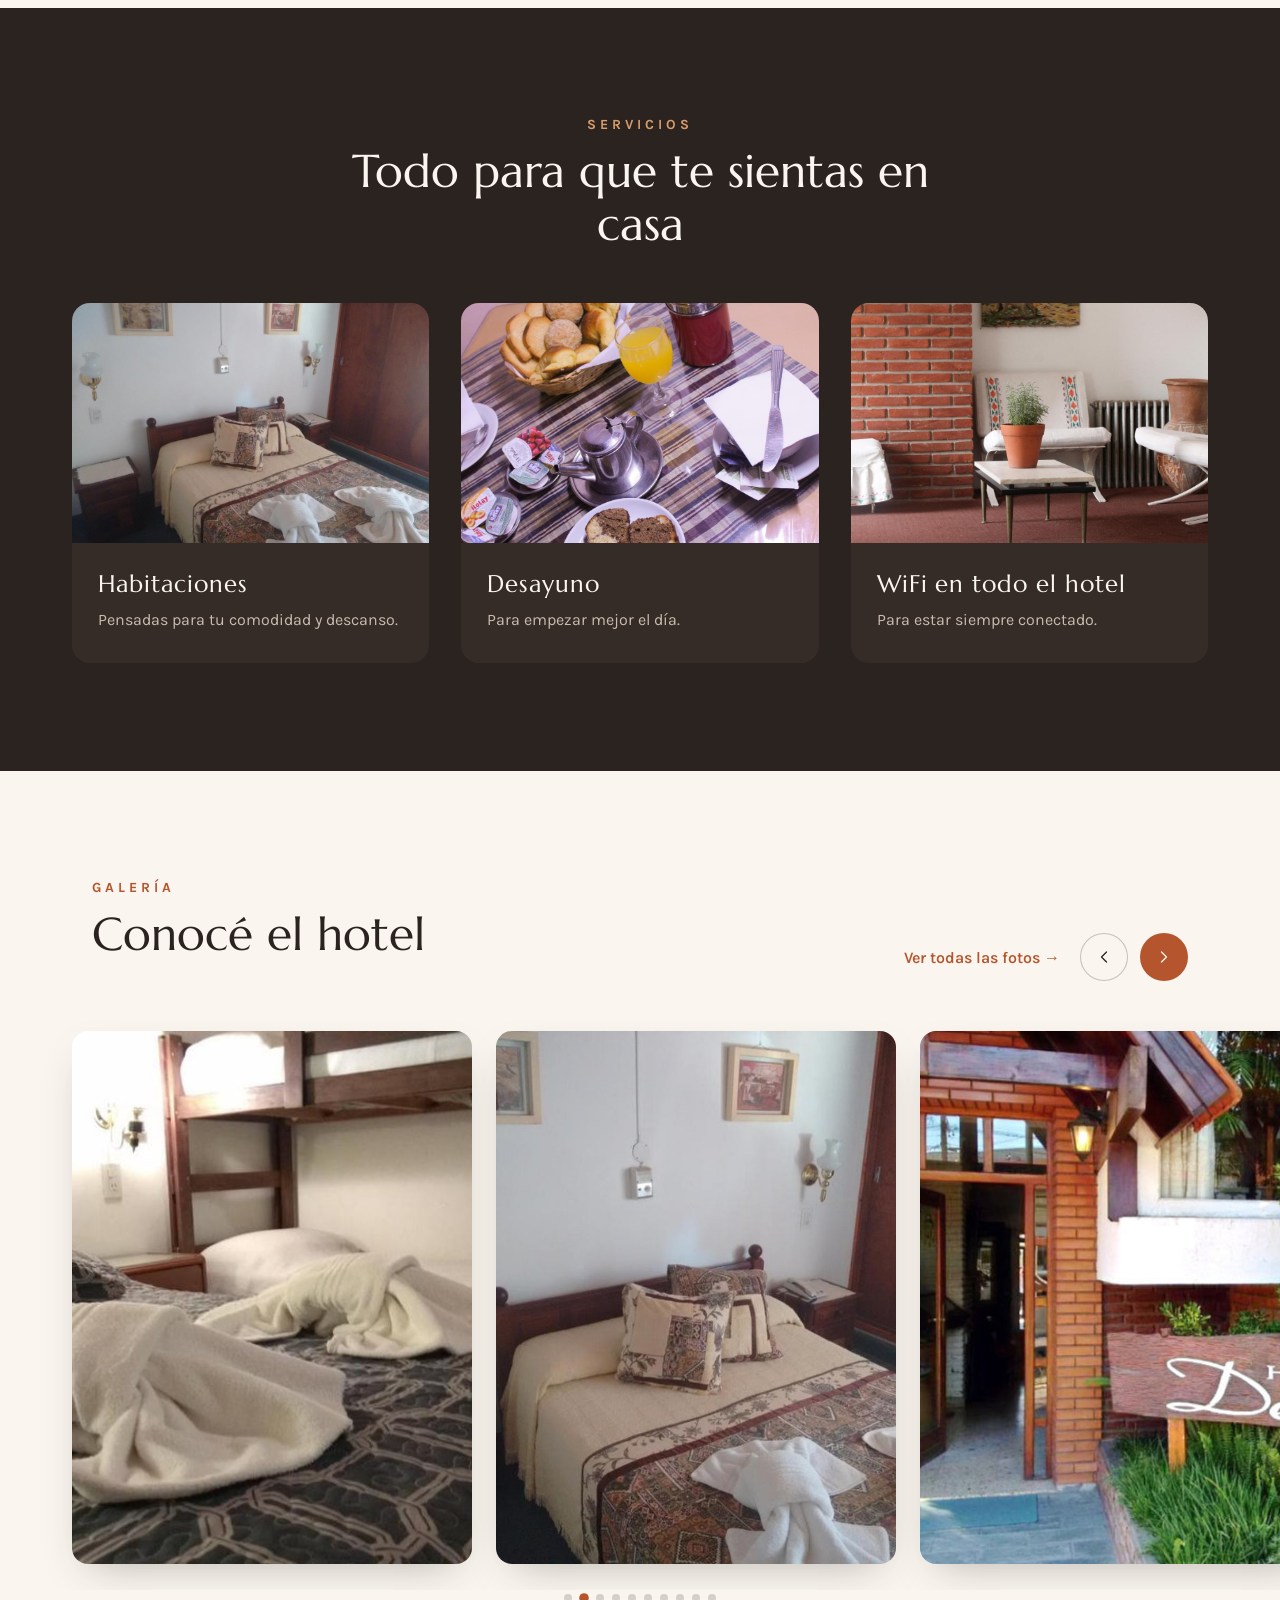
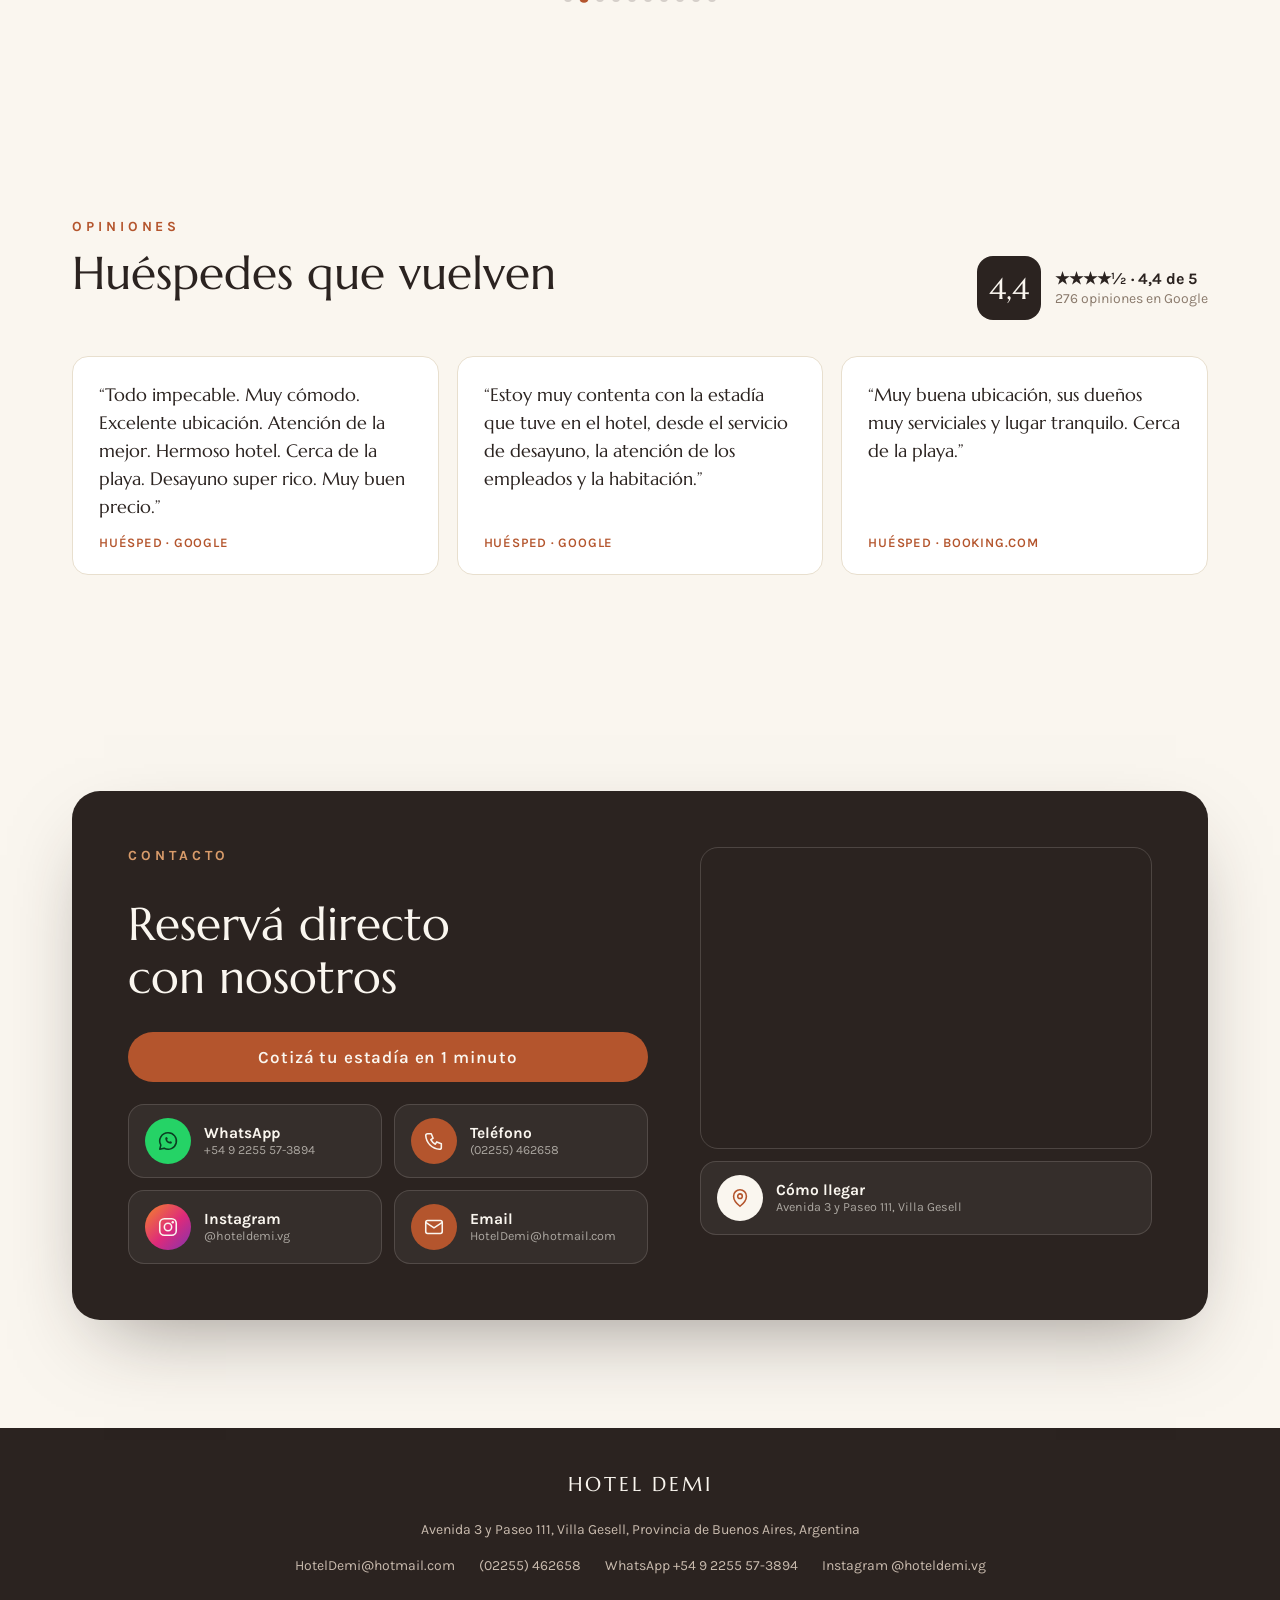
==== commit 9d55a8cf: "Add files via upload" ====
--- a/index.html
+++ b/index.html
@@ -6,6 +6,8 @@
 <title>Hotel Demi | Villa Gesell</title>
 <meta name="description" content="Hotel Demi, Villa Gesell. A 3 cuadras de la peatonal y 2 de la playa. Consultas y reservas.">
 <meta name="theme-color" content="#FAF6EF">
+<link rel="icon" type="image/png" href="favicon.png">
+<link rel="apple-touch-icon" href="apple-touch-icon.png">
 <!-- Al pasar al dominio final, actualizar las URLs absolutas de og:url y og:image -->
 <meta property="og:type" content="website">
 <meta property="og:title" content="Hotel Demi | Villa Gesell">
@@ -44,10 +46,10 @@
     <nav class="nav" id="siteNav">
       <a href="#sobre">Sobre nosotros</a>
       <a href="#servicios">Servicios</a>
-      <a href="#galeria">Galería</a>
       <a href="fotos.html">Fotos</a>
+      <a href="#opiniones">Opiniones</a>
     </nav>
-    <a href="#contacto" class="btn-nav">Reservar</a>
+    <button class="btn-nav" data-open-chat>Reservar</button>
     <button class="nav-toggle" id="navToggle" aria-label="Abrir menú" aria-expanded="false" aria-controls="siteNav">
       <svg width="22" height="22" viewBox="0 0 24 24" fill="none"><path class="nt-bars" d="M4 7h16M4 12h16M4 17h16" stroke="currentColor" stroke-width="1.6" stroke-linecap="round"/><path class="nt-x" d="M6 6l12 12M18 6L6 18" stroke="currentColor" stroke-width="1.6" stroke-linecap="round"/></svg>
     </button>
@@ -64,7 +66,7 @@
       <h1 class="reveal">Hotel Demi</h1>
       <p class="hero-sub reveal">Tu hogar en Villa Gesell —<br><span class="nowrap">a 2 cuadras de la playa y 3 de la peatonal.</span></p>
       <div class="hero-actions reveal">
-        <a href="#contacto" class="btn-primary">Consultar disponibilidad</a>
+        <button class="btn-primary" data-open-chat>Cotizá tu estadía</button>
         <a href="https://wa.me/5492255573894" target="_blank" rel="noopener" class="btn-outline">WhatsApp</a>
       </div>
     </div>
@@ -171,65 +173,73 @@
   <div class="carousel-dots" id="carouselDots" aria-hidden="true"></div>
 </section>
 
-<!-- ===== CONTACTO ===== -->
-<section id="contacto" class="section-pad section-cream">
-  <div class="container two-col">
-    <div class="reveal">
-      <p class="eyebrow">Contacto</p>
-      <h2 class="h2">Consultá disponibilidad y tarifas</h2>
-      <p class="p-lead" style="max-width:460px;">Escribinos y te respondemos a la brevedad. También podés llamarnos o mandarnos un WhatsApp.</p>
-      <div class="contact-list">
-        <div class="contact-item">
-          <span class="contact-icon"><svg width="18" height="18" viewBox="0 0 24 24" fill="none"><path d="M12 21s-7-5.5-7-11a7 7 0 1114 0c0 5.5-7 11-7 11z" stroke="currentColor" stroke-width="1.5"/><circle cx="12" cy="10" r="2.5" stroke="currentColor" stroke-width="1.5"/></svg></span>
-          <span>Avenida 3 y Paseo 111, Villa Gesell,<br>Provincia de Buenos Aires</span>
-        </div>
-        <div class="contact-item">
-          <span class="contact-icon"><svg width="18" height="18" viewBox="0 0 24 24" fill="none"><path d="M5 4h4l2 5-2.5 1.5a12 12 0 005 5L15 13l5 2v4a2 2 0 01-2 2A16 16 0 013 6a2 2 0 012-2z" stroke="currentColor" stroke-width="1.5" stroke-linejoin="round"/></svg></span>
-          <a href="tel:+542255462658">(02255) 462658</a>
-        </div>
-        <div class="contact-item">
-          <span class="contact-icon"><svg width="18" height="18" viewBox="0 0 24 24" fill="none"><rect x="3" y="5" width="18" height="14" rx="2" stroke="currentColor" stroke-width="1.5"/><path d="M3 7l9 6 9-6" stroke="currentColor" stroke-width="1.5"/></svg></span>
-          <a href="mailto:HotelDemi@hotmail.com">HotelDemi@hotmail.com</a>
-        </div>
-        <div class="contact-item">
-          <span class="contact-icon"><svg width="18" height="18" viewBox="0 0 24 24" fill="none"><path d="M12 3a9 9 0 00-7.8 13.5L3 21l4.7-1.2A9 9 0 1012 3z" stroke="currentColor" stroke-width="1.5" stroke-linejoin="round"/></svg></span>
-          <a href="https://wa.me/5492255573894" target="_blank" rel="noopener">+54 9 2255 57-3894</a>
-        </div>
-        <div class="contact-item">
-          <span class="contact-icon"><svg width="18" height="18" viewBox="0 0 24 24" fill="none"><rect x="3" y="3" width="18" height="18" rx="5" stroke="currentColor" stroke-width="1.5"/><circle cx="12" cy="12" r="4" stroke="currentColor" stroke-width="1.5"/><circle cx="17.2" cy="6.8" r="1.2" fill="currentColor"/></svg></span>
-          <a href="https://www.instagram.com/hoteldemi.vg/" target="_blank" rel="noopener">@hoteldemi.vg</a>
-        </div>
-      </div>
-    </div>
-    <form class="contact-form reveal" action="https://formspree.io/f/TU_ID_DE_FORMULARIO" method="POST">
-      <div class="form-row">
-        <label>Nombre *
-          <input name="nombre" type="text" required placeholder="Tu nombre">
-        </label>
-        <label>Teléfono *
-          <input name="telefono" type="tel" required placeholder="Tu teléfono">
-        </label>
-      </div>
-      <label>Email *
-        <input name="email" type="email" required placeholder="tu@email.com">
-      </label>
-      <div class="form-row form-row-3">
-        <label class="grow">Ingreso
-          <input name="ingreso" type="date">
-        </label>
-        <label class="grow">Salida
-          <input name="salida" type="date">
-        </label>
-        <label class="small">Huéspedes
-          <input name="huespedes" type="number" min="1" placeholder="2">
-        </label>
-      </div>
-      <label>Mensaje *
-        <textarea name="mensaje" required rows="4" placeholder="Escribí tu consulta aquí…"></textarea>
-      </label>
-      <button type="submit" class="btn-primary btn-block">Enviar consulta</button>
-      <p class="form-note">Al enviar, recibirás la respuesta por email o WhatsApp.</p>
-    </form>
+<!-- ===== OPINIONES ===== -->
+<section id="opiniones" class="section-pad">
+  <div class="container">
+    <div class="reviews-head reveal">
+      <div>
+        <p class="eyebrow">Opiniones</p>
+        <h2 class="h2">Huéspedes que vuelven</h2>
+      </div>
+      <a class="review-score" href="https://www.google.com/maps/search/?api=1&amp;query=Hotel+Demi+Villa+Gesell" target="_blank" rel="noopener">
+        <span class="score-num">4,4</span>
+        <span class="score-info"><strong>★★★★½ · 4,4 de 5</strong>276 opiniones en Google</span>
+      </a>
+    </div>
+    <div class="reviews-grid">
+      <figure class="review-card reveal">
+        <blockquote>“Muy buena ubicación, sus dueños muy serviciales y lugar tranquilo. Cerca de la playa.”</blockquote>
+        <figcaption>Huésped · Booking.com</figcaption>
+      </figure>
+      <figure class="review-card reveal">
+        <blockquote>“Excelente relación precio-calidad. Las habitaciones son sencillas pero bien equipadas y muy limpias.”</blockquote>
+        <figcaption>Huésped · Tripadvisor</figcaption>
+      </figure>
+      <figure class="review-card reveal">
+        <blockquote>“Muy buen desayuno, el personal siempre al servicio del cliente, la ubicación inmejorable.”</blockquote>
+        <figcaption>Huésped · Booking.com</figcaption>
+      </figure>
+    </div>
+  </div>
+</section>
+
+<!-- ===== CONTACTO / UBICACIÓN ===== -->
+<section id="contacto" class="section-pad">
+  <div class="container">
+    <div class="contact-card reveal">
+      <div class="contact-main">
+        <p class="eyebrow eyebrow-light">Contacto</p>
+        <h2 class="h2 contact-title">Reservá directo<br>con nosotros</h2>
+        <button class="btn-primary btn-block" data-open-chat>Cotizá tu estadía en 1 minuto</button>
+        <div class="channel-grid">
+          <a class="channel" href="https://wa.me/5492255573894" target="_blank" rel="noopener">
+            <span class="channel-icon channel-wa"><svg width="22" height="22" viewBox="0 0 24 24" fill="none"><path d="M12 3a9 9 0 00-7.8 13.5L3 21l4.7-1.2A9 9 0 1012 3z" stroke="currentColor" stroke-width="1.7" stroke-linejoin="round"/><path d="M9 8.5c0 4 2.5 6.5 6.5 6.5l.9-1.8-2-1-1 .7c-1.2-.5-2-1.3-2.4-2.4l.8-1-1-2-1.8.9z" fill="currentColor"/></svg></span>
+            <span class="channel-text"><strong>WhatsApp</strong><small>+54 9 2255 57-3894</small></span>
+          </a>
+          <a class="channel" href="tel:+542255462658">
+            <span class="channel-icon"><svg width="22" height="22" viewBox="0 0 24 24" fill="none"><path d="M5 4h4l2 5-2.5 1.5a12 12 0 005 5L15 13l5 2v4a2 2 0 01-2 2A16 16 0 013 6a2 2 0 012-2z" stroke="currentColor" stroke-width="1.7" stroke-linejoin="round"/></svg></span>
+            <span class="channel-text"><strong>Teléfono</strong><small>(02255) 462658</small></span>
+          </a>
+          <a class="channel" href="https://www.instagram.com/hoteldemi.vg/" target="_blank" rel="noopener">
+            <span class="channel-icon channel-ig"><svg width="22" height="22" viewBox="0 0 24 24" fill="none"><rect x="3" y="3" width="18" height="18" rx="5" stroke="currentColor" stroke-width="1.7"/><circle cx="12" cy="12" r="4" stroke="currentColor" stroke-width="1.7"/><circle cx="17.2" cy="6.8" r="1.3" fill="currentColor"/></svg></span>
+            <span class="channel-text"><strong>Instagram</strong><small>@hoteldemi.vg</small></span>
+          </a>
+          <a class="channel" href="mailto:HotelDemi@hotmail.com">
+            <span class="channel-icon"><svg width="22" height="22" viewBox="0 0 24 24" fill="none"><rect x="3" y="5" width="18" height="14" rx="2" stroke="currentColor" stroke-width="1.7"/><path d="M3 7l9 6 9-6" stroke="currentColor" stroke-width="1.7"/></svg></span>
+            <span class="channel-text"><strong>Email</strong><small>HotelDemi@hotmail.com</small></span>
+          </a>
+        </div>
+      </div>
+      <div class="contact-side">
+        <div class="mini-map">
+          <iframe src="https://www.google.com/maps?q=Hotel+Demi,+Avenida+3+y+Paseo+111,+Villa+Gesell,+Argentina&amp;output=embed" title="Mapa — Hotel Demi, Villa Gesell" loading="lazy" referrerpolicy="no-referrer-when-downgrade" allowfullscreen></iframe>
+        </div>
+        <a class="channel channel-dir" href="https://www.google.com/maps/dir/?api=1&amp;destination=Hotel+Demi+Villa+Gesell" target="_blank" rel="noopener">
+          <span class="channel-icon"><svg width="22" height="22" viewBox="0 0 24 24" fill="none"><path d="M12 21s-7-5.5-7-11a7 7 0 1114 0c0 5.5-7 11-7 11z" stroke="currentColor" stroke-width="1.7"/><circle cx="12" cy="10" r="2.5" stroke="currentColor" stroke-width="1.7"/></svg></span>
+          <span class="channel-text"><strong>Cómo llegar</strong><small>Avenida 3 y Paseo 111, Villa Gesell</small></span>
+        </a>
+      </div>
+    </div>
   </div>
 </section>
 
@@ -254,9 +264,9 @@
   <iframe src="https://hotel-chatbot-six.vercel.app/" title="Chat de consultas"></iframe>
 </div>
 <div class="fab fab-chat">
-  <span class="fab-label fab-label-dark">Consultá al asistente virtual</span>
-  <button id="chatToggle" aria-label="Chat de consultas" class="fab-btn fab-btn-chat">
-    <svg width="32" height="32" viewBox="0 0 24 24" fill="none"><path d="M21 12a8 8 0 01-8 8H4l1.5-3A8 8 0 1121 12z" stroke="currentColor" stroke-width="1.6" stroke-linejoin="round"/><circle cx="9" cy="12" r="1" fill="currentColor"/><circle cx="13" cy="12" r="1" fill="currentColor"/><circle cx="17" cy="12" r="1" fill="currentColor"/></svg>
+  <button id="chatToggle" class="fab-btn fab-btn-chat">
+    <svg width="20" height="20" viewBox="0 0 24 24" fill="none"><path d="M21 12a8 8 0 01-8 8H4l1.5-3A8 8 0 1121 12z" stroke="currentColor" stroke-width="1.6" stroke-linejoin="round"/><circle cx="9" cy="12" r="1" fill="currentColor"/><circle cx="13" cy="12" r="1" fill="currentColor"/><circle cx="17" cy="12" r="1" fill="currentColor"/></svg>
+    <span>Hacé tu consulta</span>
   </button>
 </div>
 <div class="fab fab-whatsapp">
--- a/styles.css
+++ b/styles.css
@@ -85,6 +85,7 @@
   color: #FAF6EF !important; background: #B4552D;
   font-size: 14px; font-weight: 600; letter-spacing: 0.06em;
   padding: 9px 18px; border-radius: 999px; transition: background 0.25s;
+  border: none; font-family: 'Karla', sans-serif; cursor: pointer;
 }
 .btn-nav:hover { background: #8F3F1F; }
 
@@ -114,6 +115,7 @@
 .btn-primary {
   display: inline-block; background: #B4552D; color: #FAF6EF;
   font-size: 16px; font-weight: 600; letter-spacing: 0.05em;
+  border: none; font-family: 'Karla', sans-serif; cursor: pointer;
   padding: 15px 30px; border-radius: 999px; transition: background 0.25s, transform 0.25s; border: none; cursor: pointer;
 }
 .btn-primary:hover { background: #8F3F1F; transform: translateY(-2px); }
@@ -198,33 +200,62 @@
 .carousel-dots span.active { background: #B4552D; transform: scale(1.2); }
 
 /* ===== Contact ===== */
-.contact-list { display: grid; gap: 18px; font-size: 17px; color: #2B2320; margin-top: 30px; }
-.contact-item { display: flex; align-items: center; gap: 14px; }
-.contact-item a { color: #2B2320; padding: 10px 0; display: inline-block; transition: color 0.2s; }
-.contact-item a:hover { color: #B4552D; }
-.contact-icon {
-  width: 42px; height: 42px; border-radius: 999px; background: #FAF6EF;
-  display: grid; place-items: center; color: #B4552D; flex-shrink: 0;
-}
-.contact-form {
-  background: #FAF6EF; border-radius: 20px; padding: clamp(24px, 4vw, 40px);
-  box-shadow: 0 24px 60px -24px rgba(43,35,32,0.3); display: grid; gap: 16px;
-}
-.contact-form label { display: grid; gap: 6px; font-size: 14px; font-weight: 600; color: #55483F; }
-.contact-form input, .contact-form textarea {
-  box-sizing: border-box; width: 100%; min-width: 0; font-family: 'Karla', sans-serif; font-size: 16px;
-  padding: 12px 14px; border: 1px solid #D8CCB8; border-radius: 10px; background: #FFFFFF; color: #2B2320; outline: none;
-}
-.contact-form input:focus, .contact-form textarea:focus { border-color: #B4552D; }
-.contact-form textarea { resize: vertical; }
-.form-row { display: flex; flex-wrap: wrap; gap: 16px; }
-.form-row label { flex: 1 1 180px; min-width: 0; }
-.form-row-3 label.grow { flex: 1 1 150px; }
-.form-row-3 label.small { flex: 0 1 110px; min-width: 84px; }
-.btn-block { width: 100%; font-size: 17px; padding: 15px 24px; }
-.form-note { margin: 0; font-size: 13px; color: #8A7A6C; text-align: center; }
-
-/* ===== Footer ===== */
+.btn-block { width: 100%; font-size: 17px; padding: 15px 24px; box-sizing: border-box; text-align: center; }
+
+/* ===== Opiniones ===== */
+.reviews-head { display: flex; flex-wrap: wrap; align-items: end; justify-content: space-between; gap: 20px 32px; margin-bottom: 36px; }
+.review-score { display: flex; align-items: center; gap: 14px; }
+.score-num {
+  font-family: 'Marcellus', serif; font-size: 30px; color: #FAF6EF; background: #2B2320;
+  width: 64px; height: 64px; border-radius: 16px; display: grid; place-items: center;
+}
+.score-info { display: grid; gap: 2px; font-size: 14px; color: #8A7A6C; }
+.score-info strong { font-size: 16px; color: #2B2320; }
+.reviews-grid { display: grid; grid-template-columns: repeat(auto-fit, minmax(min(100%, 260px), 1fr)); gap: 18px; }
+.review-card {
+  margin: 0; background: #FFFFFF; border: 1px solid #E8DFCE; border-radius: 16px;
+  padding: 24px 26px; display: grid; gap: 14px; align-content: space-between;
+}
+.review-card blockquote { margin: 0; font-family: 'Marcellus', serif; font-size: 18px; line-height: 1.55; color: #2B2320; }
+.review-card figcaption { font-size: 13px; font-weight: 600; letter-spacing: 0.06em; text-transform: uppercase; color: #B4552D; }
+
+/* ===== Contacto ===== */
+.contact-card {
+  background: #2B2320; color: #FAF6EF; border-radius: 28px;
+  padding: clamp(28px, 4.5vw, 56px);
+  display: grid; grid-template-columns: 1.15fr 1fr; gap: clamp(28px, 4vw, 56px);
+  box-shadow: 0 32px 80px -32px rgba(43,35,32,0.5);
+}
+.eyebrow-light { color: #D89B6A !important; }
+.contact-title { color: #FAF6EF; margin: 0 0 6px; }
+.contact-main { display: grid; gap: 22px; align-content: start; }
+.channel-grid { display: grid; grid-template-columns: repeat(auto-fit, minmax(min(100%, 218px), 1fr)); gap: 12px; }
+.channel {
+  display: flex; align-items: center; gap: 13px;
+  background: rgba(250,246,239,0.05); border: 1px solid rgba(250,246,239,0.14);
+  border-radius: 16px; padding: 13px 16px; min-height: 44px;
+  color: #FAF6EF; transition: background 0.2s, border-color 0.2s, transform 0.2s;
+}
+.channel:hover { background: rgba(250,246,239,0.1); border-color: #D89B6A; color: #FAF6EF; transform: translateY(-2px); }
+.channel-icon {
+  width: 46px; height: 46px; border-radius: 999px; flex-shrink: 0;
+  display: grid; place-items: center;
+  background: #B4552D; color: #FAF6EF;
+}
+.channel-wa { background: #25D366; color: #0B3D22; }
+.channel-ig { background: linear-gradient(135deg, #F58529, #DD2A7B 55%, #8134AF); }
+.channel-text { display: grid; gap: 1px; min-width: 0; }
+.channel-text strong { font-size: 15.5px; }
+.channel-text small { font-size: 12.5px; color: rgba(250,246,239,0.6); overflow: hidden; text-overflow: ellipsis; white-space: nowrap; }
+.contact-side { display: grid; gap: 12px; align-content: start; }
+.mini-map { border-radius: 18px; overflow: hidden; border: 1px solid rgba(250,246,239,0.16); }
+.mini-map iframe { display: block; width: 100%; height: clamp(220px, 26vw, 300px); border: none; filter: saturate(0.85); }
+.channel-dir .channel-icon { background: #FAF6EF; color: #B4552D; }
+@media (max-width: 899px) {
+  .contact-card { grid-template-columns: 1fr; border-radius: 22px; }
+  .mini-map iframe { height: 220px; }
+}
+
 .footer {
   background: #2B2320; color: #C9BBAE; padding: 44px clamp(16px, 6vw, 72px);
   display: flex; flex-direction: column; align-items: center; text-align: center; gap: 16px;
@@ -244,7 +275,10 @@
 .fab-label-dark { background: #2B2320; color: #FAF6EF; box-shadow: 0 8px 22px -6px rgba(0,0,0,0.35); }
 .fab-btn { border: none; cursor: pointer; display: grid; place-items: center; flex-shrink: 0; transition: transform 0.25s, background 0.25s; }
 .fab-btn-chat {
-  width: 68px; height: 68px; border-radius: 999px; border: 3px solid #FAF6EF; background: #B4552D; color: #FAF6EF;
+  display: flex; align-items: center; gap: 9px;
+  padding: 15px 22px; border-radius: 999px; border: 2px solid #FAF6EF;
+  background: #B4552D; color: #FAF6EF;
+  font-family: 'Karla', sans-serif; font-size: 15px; font-weight: 700; letter-spacing: 0.02em; white-space: nowrap;
   animation: pulseRing 2.4s ease-out infinite; box-shadow: 0 10px 28px -6px rgba(0,0,0,0.4);
 }
 .fab-btn-chat:hover { transform: scale(1.08); background: #8F3F1F; }
@@ -306,8 +340,17 @@
   .fab { right: 16px; }
   .fab-chat { bottom: 84px; }
   .fab-whatsapp { bottom: 16px; }
-  .fab-btn-chat { width: 58px; height: 58px; }
+  .fab-btn-chat { padding: 13px 18px; font-size: 14px; }
   .fab-btn-whatsapp { width: 52px; height: 52px; }
+
+  /* Servicios: tarjetas horizontales compactas */
+  .cards-grid { gap: 12px; margin-top: 32px; }
+  .service-card { display: grid; grid-template-columns: 108px 1fr; align-items: stretch; }
+  .service-card img { height: 100%; min-height: 104px; }
+  .service-card-body { padding: 14px 16px 16px; align-self: center; }
+  .service-card-body h3 { font-size: 19px; }
+  .service-card-body p { font-size: 14px; line-height: 1.5; }
+  .section-pad { padding-top: 60px; padding-bottom: 60px; }
 
   /* Foto flotante de "Sobre nosotros" dentro del borde */
   .about-img-small { left: 12px; bottom: -24px; }
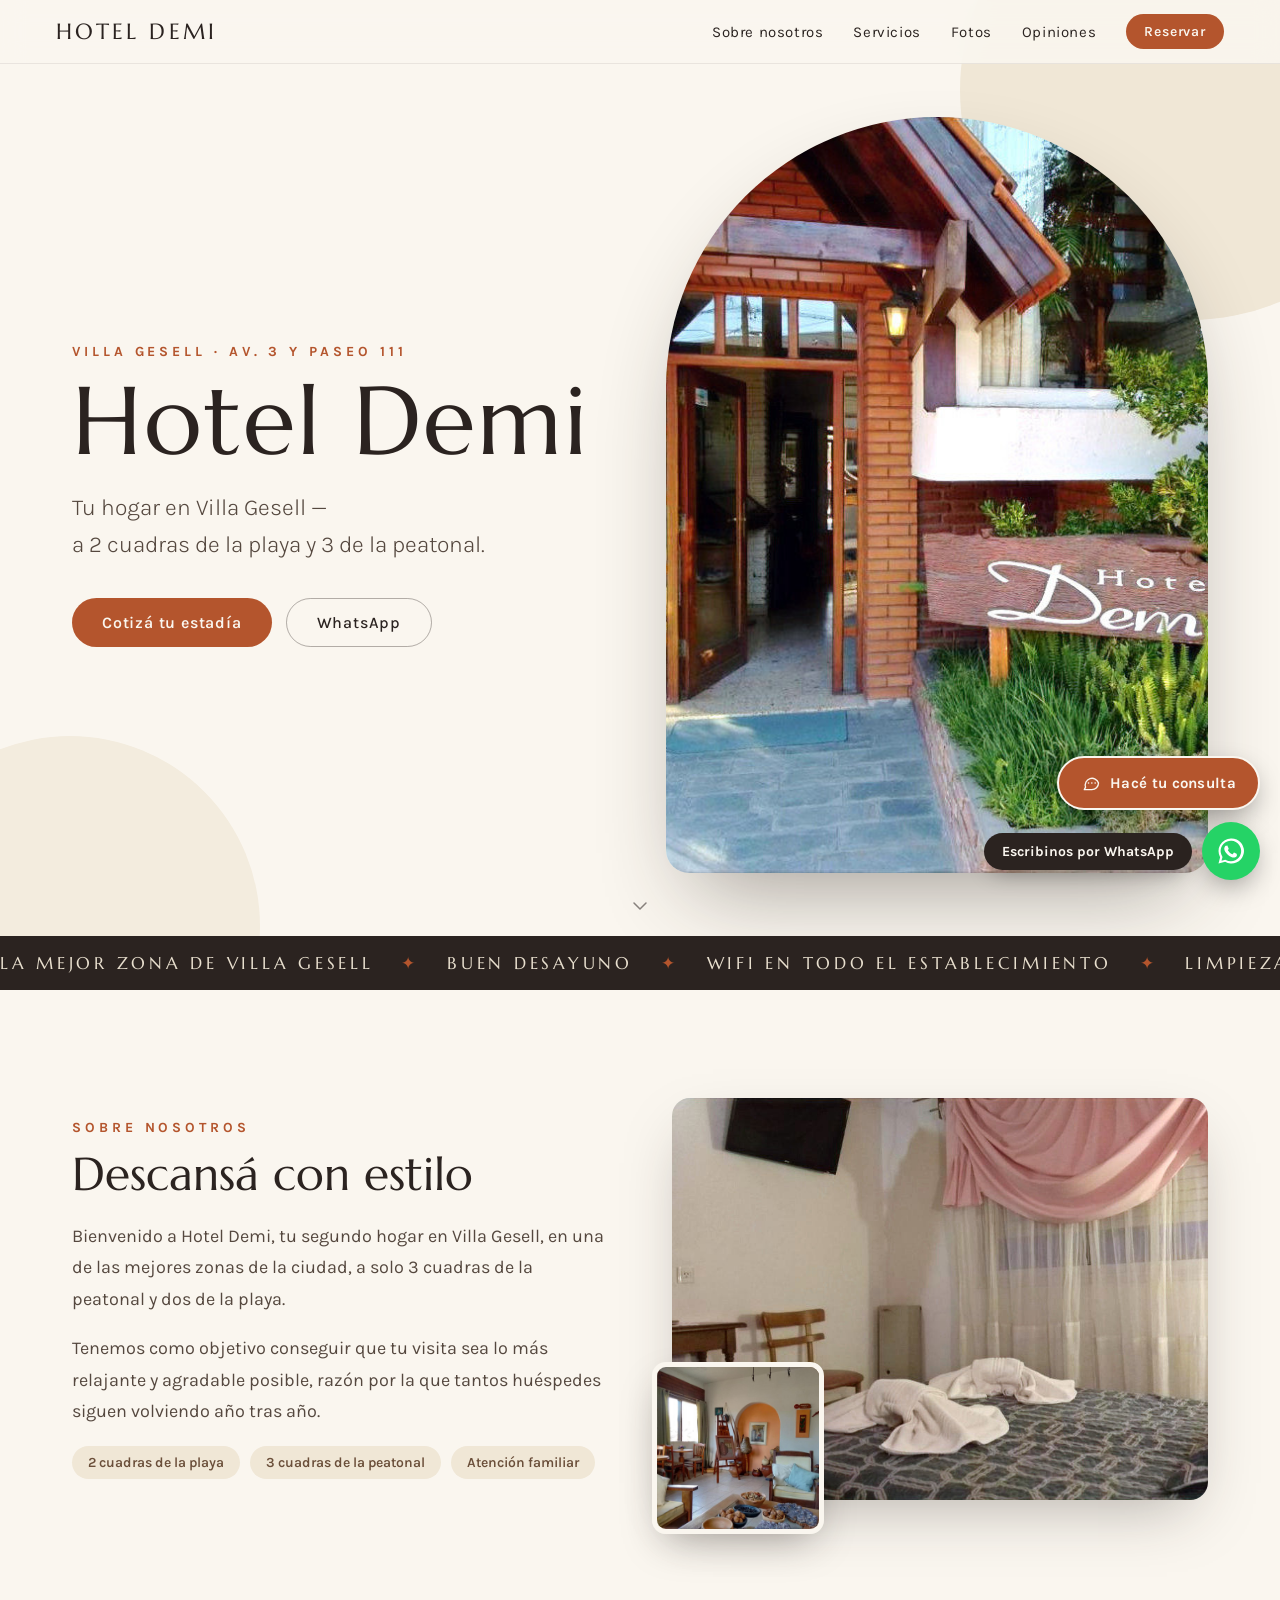
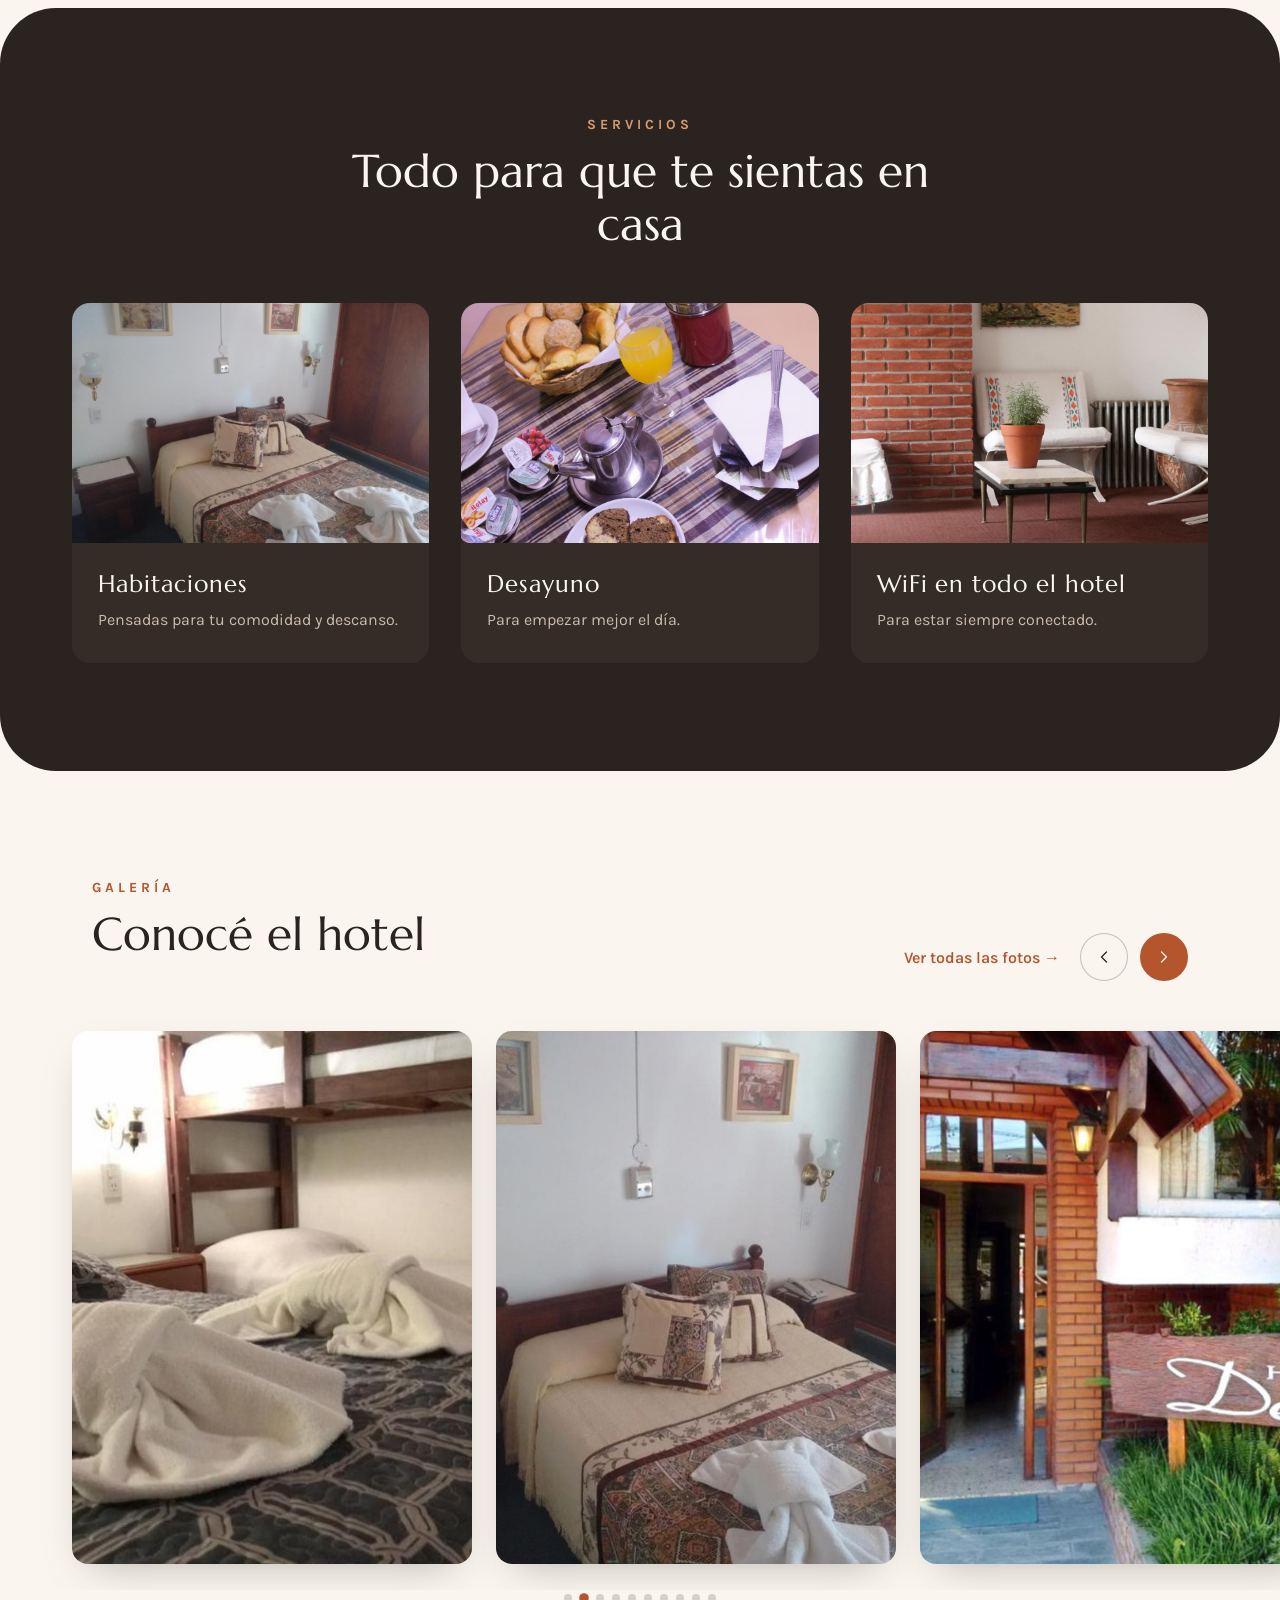
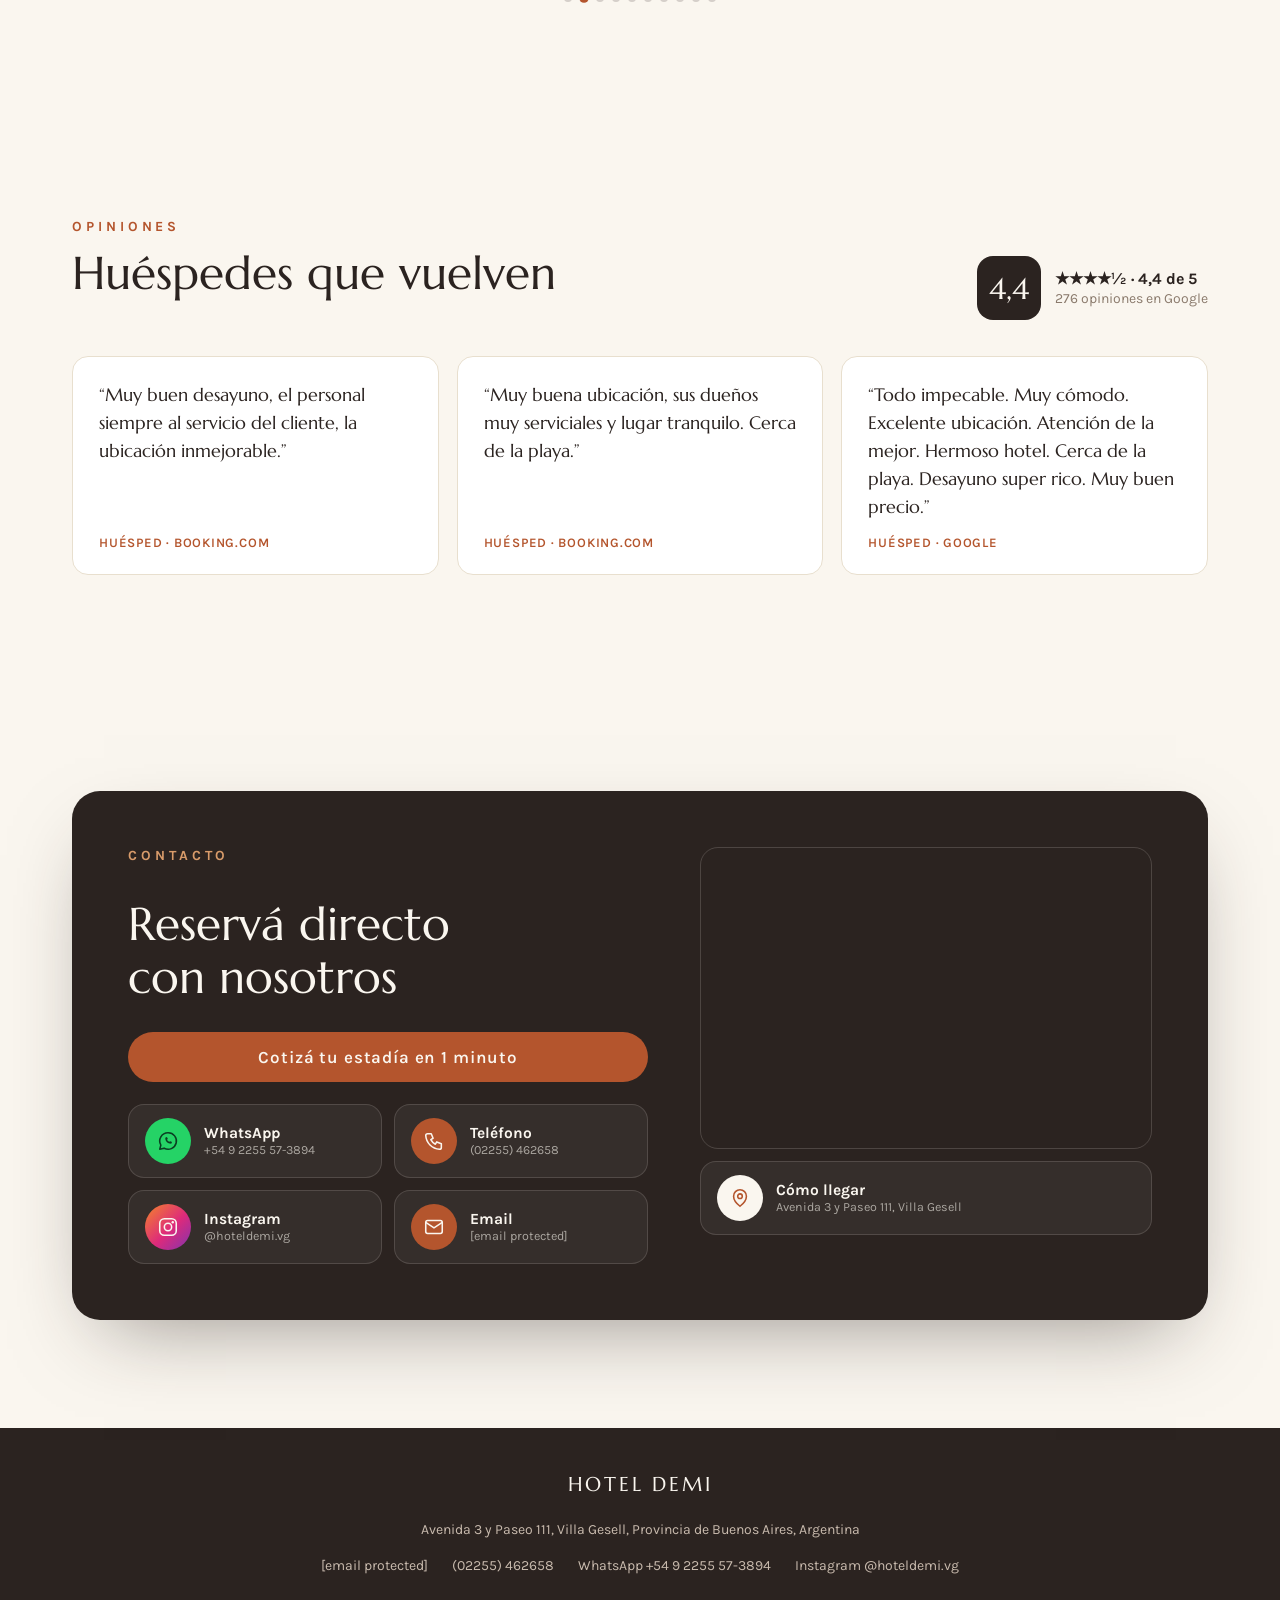
==== commit 268fd27b: "Add files via upload" ====
--- a/index.html
+++ b/index.html
@@ -103,7 +103,7 @@
         <span class="chip">Atención familiar</span>
       </div>
     </div>
-    <div class="reveal about-imgs">
+    <div class="reveal about-imgs px-float">
       <img loading="lazy" src="images/living.jpg" alt="Estar del hotel" class="about-img-main">
       <img loading="lazy" src="images/fachada.jpg" alt="Fachada del hotel" class="about-img-small">
     </div>
@@ -143,7 +143,7 @@
 
 <!-- ===== GALERIA (carrusel) ===== -->
 <section id="galeria" class="section-pad" style="padding-left:0;padding-right:0;overflow:hidden;">
-  <div class="container gallery-head">
+  <div class="container gallery-head px-drift">
     <div class="reveal">
       <p class="eyebrow">Galería</p>
       <h2 class="h2">Conocé el hotel</h2>
@@ -224,9 +224,9 @@
             <span class="channel-icon channel-ig"><svg width="22" height="22" viewBox="0 0 24 24" fill="none"><rect x="3" y="3" width="18" height="18" rx="5" stroke="currentColor" stroke-width="1.7"/><circle cx="12" cy="12" r="4" stroke="currentColor" stroke-width="1.7"/><circle cx="17.2" cy="6.8" r="1.3" fill="currentColor"/></svg></span>
             <span class="channel-text"><strong>Instagram</strong><small>@hoteldemi.vg</small></span>
           </a>
-          <a class="channel" href="mailto:HotelDemi@hotmail.com">
+          <a class="channel" href="/cdn-cgi/l/email-protection#95ddfae1f0f9d1f0f8fcd5fdfae1f8f4fcf9bbf6faf8">
             <span class="channel-icon"><svg width="22" height="22" viewBox="0 0 24 24" fill="none"><rect x="3" y="5" width="18" height="14" rx="2" stroke="currentColor" stroke-width="1.7"/><path d="M3 7l9 6 9-6" stroke="currentColor" stroke-width="1.7"/></svg></span>
-            <span class="channel-text"><strong>Email</strong><small>HotelDemi@hotmail.com</small></span>
+            <span class="channel-text"><strong>Email</strong><small><span class="__cf_email__" data-cfemail="ffb7908b9a93bb9a9296bf97908b929e9693d19c9092">[email&#160;protected]</span></small></span>
           </a>
         </div>
       </div>
@@ -248,7 +248,7 @@
   <p class="footer-logo">HOTEL DEMI</p>
   <p class="footer-addr">Avenida 3 y Paseo 111, Villa Gesell, Provincia de Buenos Aires, Argentina</p>
   <div class="footer-links">
-    <a href="mailto:HotelDemi@hotmail.com">HotelDemi@hotmail.com</a>
+    <a href="/cdn-cgi/l/email-protection#86cee9f2e3eac2e3ebefc6eee9f2ebe7efeaa8e5e9eb"><span class="__cf_email__" data-cfemail="80c8eff4e5ecc4e5ede9c0e8eff4ede1e9ecaee3efed">[email&#160;protected]</span></a>
     <a href="tel:+542255462658">(02255) 462658</a>
     <a href="https://wa.me/5492255573894" target="_blank" rel="noopener">WhatsApp +54 9 2255 57-3894</a>
     <a href="https://www.instagram.com/hoteldemi.vg/" target="_blank" rel="noopener">Instagram @hoteldemi.vg</a>
@@ -276,6 +276,6 @@
   </a>
 </div>
 
-<script src="script.js"></script>
+<script data-cfasync="false" src="/cdn-cgi/scripts/5c5dd728/cloudflare-static/email-decode.min.js"></script><script src="script.js"></script>
 </body>
 </html>
--- a/styles.css
+++ b/styles.css
@@ -27,6 +27,41 @@
 .section-dark { background: #2B2320; }
 .section-cream { background: #F0E7D6; }
 
+/* ===== Parallax entre bloques (scroll-driven, sin JS) =====
+   Progresivo: solo en navegadores con animation-timeline; el resto mantiene el reveal clásico */
+@media (prefers-reduced-motion: no-preference) {
+  @supports (animation-timeline: view()) {
+    /* Imágenes que "flotan" más lento que el scroll */
+    .px-float {
+      animation: pxFloat linear both;
+      animation-timeline: view();
+      animation-range: entry 0% exit 100%;
+    }
+    /* Las bandas/tarjetas grandes entran creciendo desde 96% */
+    .section-dark, .contact-card, .review-card {
+      animation: pxGrow linear both;
+      animation-timeline: view();
+      animation-range: entry 0% entry 80%;
+    }
+    /* Títulos de sección: leve deriva vertical inversa */
+    .px-drift {
+      animation: pxDrift linear both;
+      animation-timeline: view();
+      animation-range: entry 0% exit 100%;
+    }
+  }
+}
+@keyframes pxFloat { from { transform: translateY(90px); } to { transform: translateY(-90px); } }
+@keyframes pxGrow { from { transform: scale(0.9) translateY(56px); opacity: 0.55; } to { transform: scale(1) translateY(0); opacity: 1; } }
+@keyframes pxDrift { from { transform: translateY(48px); } to { transform: translateY(-48px); } }
+
+/* Transiciones entre secciones: la banda oscura se vuelve una tarjeta redondeada
+   y las secciones aparecen con un leve solapamiento */
+.section-dark, .section-cream {
+  border-radius: clamp(28px, 5vw, 56px);
+  position: relative; z-index: 1;
+}
+
 .eyebrow {
   margin: 0 0 12px;
   color: #B4552D;
@@ -52,6 +87,9 @@
 /* Reveal on scroll (solo se oculta si JS cargó: html.js) */
 .reveal { opacity: 0; transform: translateY(28px); transition: opacity 0.8s ease, transform 0.8s ease; }
 .reveal.in-view { opacity: 1; transform: translateY(0); }
+/* Stagger: los elementos de una misma sección entran escalonados */
+.reveal.in-view:nth-child(2), .in-view + .reveal.in-view { transition-delay: 0.12s; }
+.in-view + .reveal.in-view + .reveal.in-view { transition-delay: 0.24s; }
 html:not(.js) .reveal { opacity: 1; transform: none; }
 @media (prefers-reduced-motion: reduce) {
   .reveal { opacity: 1; transform: none; transition: none; }
@@ -212,6 +250,19 @@
 .score-info { display: grid; gap: 2px; font-size: 14px; color: #8A7A6C; }
 .score-info strong { font-size: 16px; color: #2B2320; }
 .reviews-grid { display: grid; grid-template-columns: repeat(auto-fit, minmax(min(100%, 260px), 1fr)); gap: 18px; }
+/* En móvil: carrusel horizontal con snap, 1 tarjeta por pantalla */
+@media (max-width: 719px) {
+  .reviews-grid {
+    display: flex; overflow-x: auto; gap: 12px;
+    scroll-snap-type: x mandatory; -webkit-overflow-scrolling: touch;
+    margin: 0 calc(-1 * clamp(16px, 6vw, 72px));
+    padding: 4px clamp(16px, 6vw, 72px) 18px;
+    scrollbar-width: none;
+  }
+  .reviews-grid::-webkit-scrollbar { display: none; }
+  .review-card { flex: 0 0 84%; scroll-snap-align: center; box-sizing: border-box; }
+  .review-card blockquote { font-size: 16.5px; }
+}
 .review-card {
   margin: 0; background: #FFFFFF; border: 1px solid #E8DFCE; border-radius: 16px;
   padding: 24px 26px; display: grid; gap: 14px; align-content: space-between;
